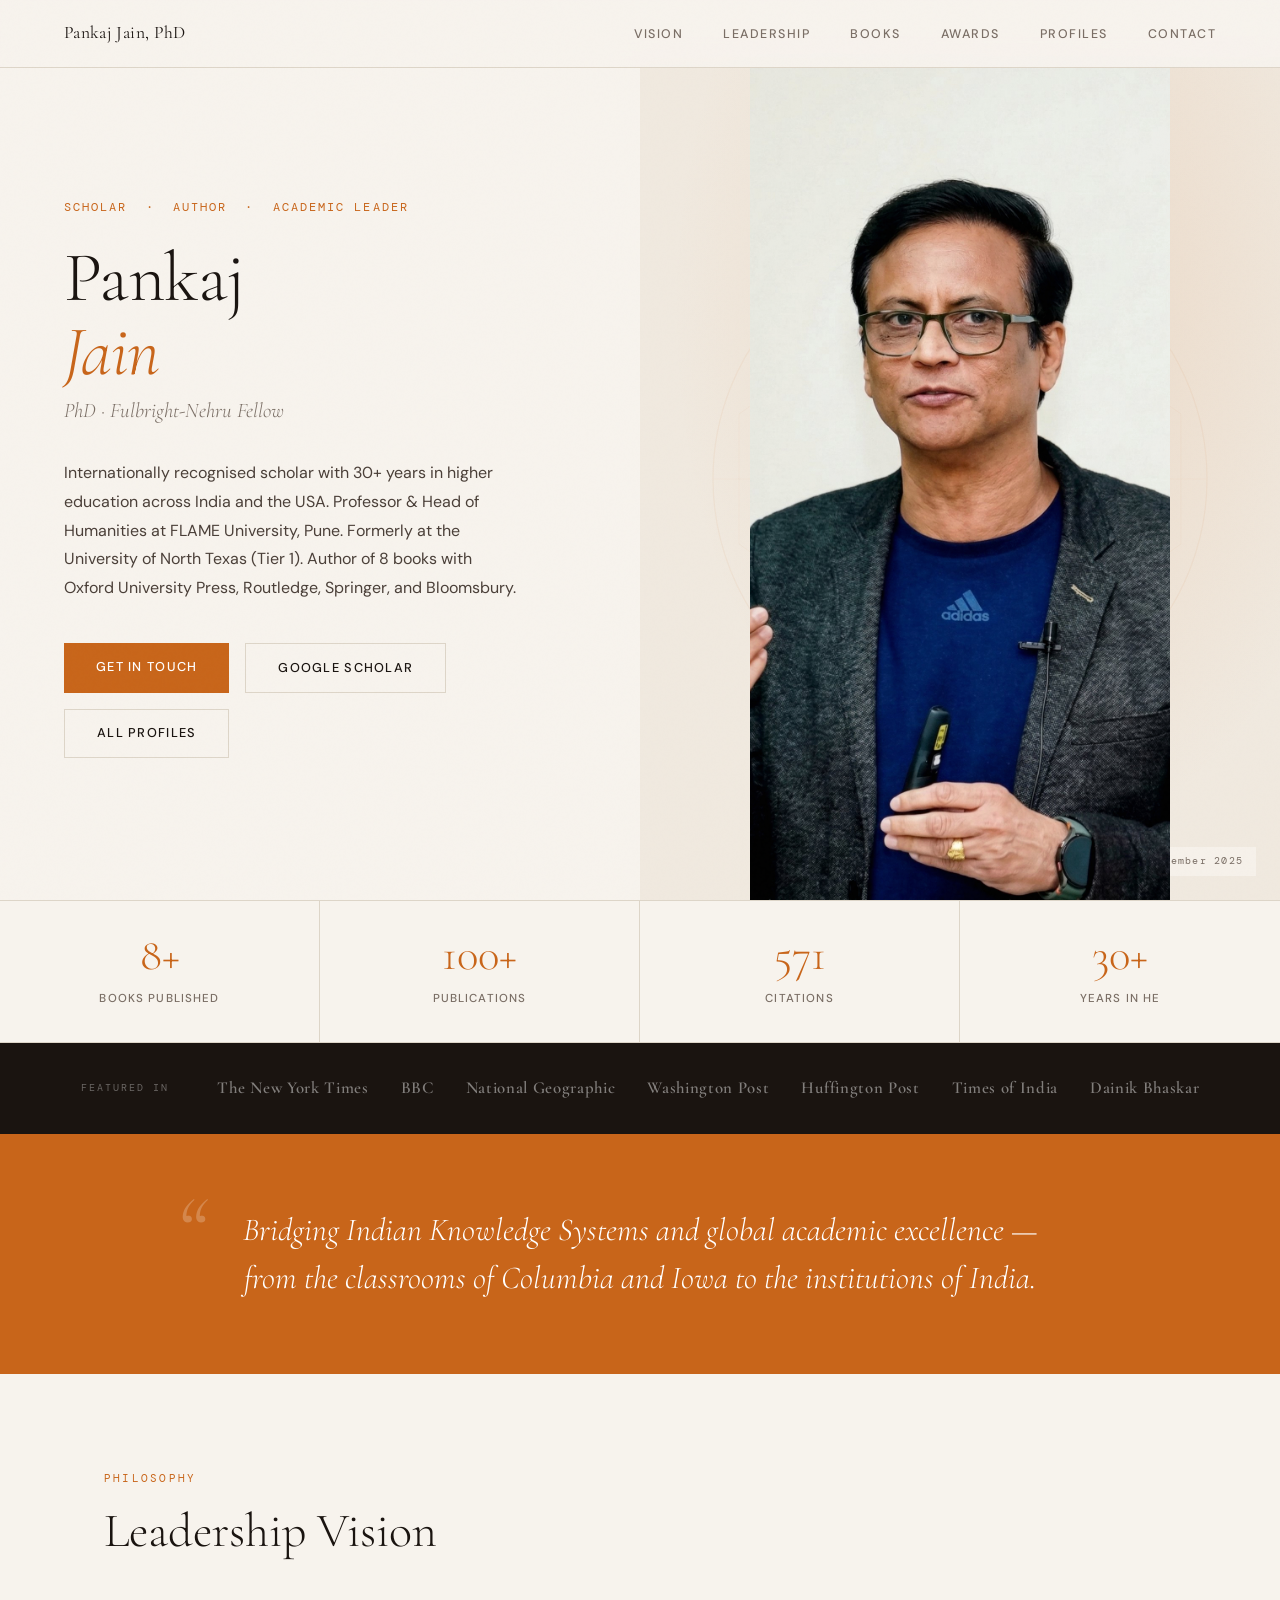
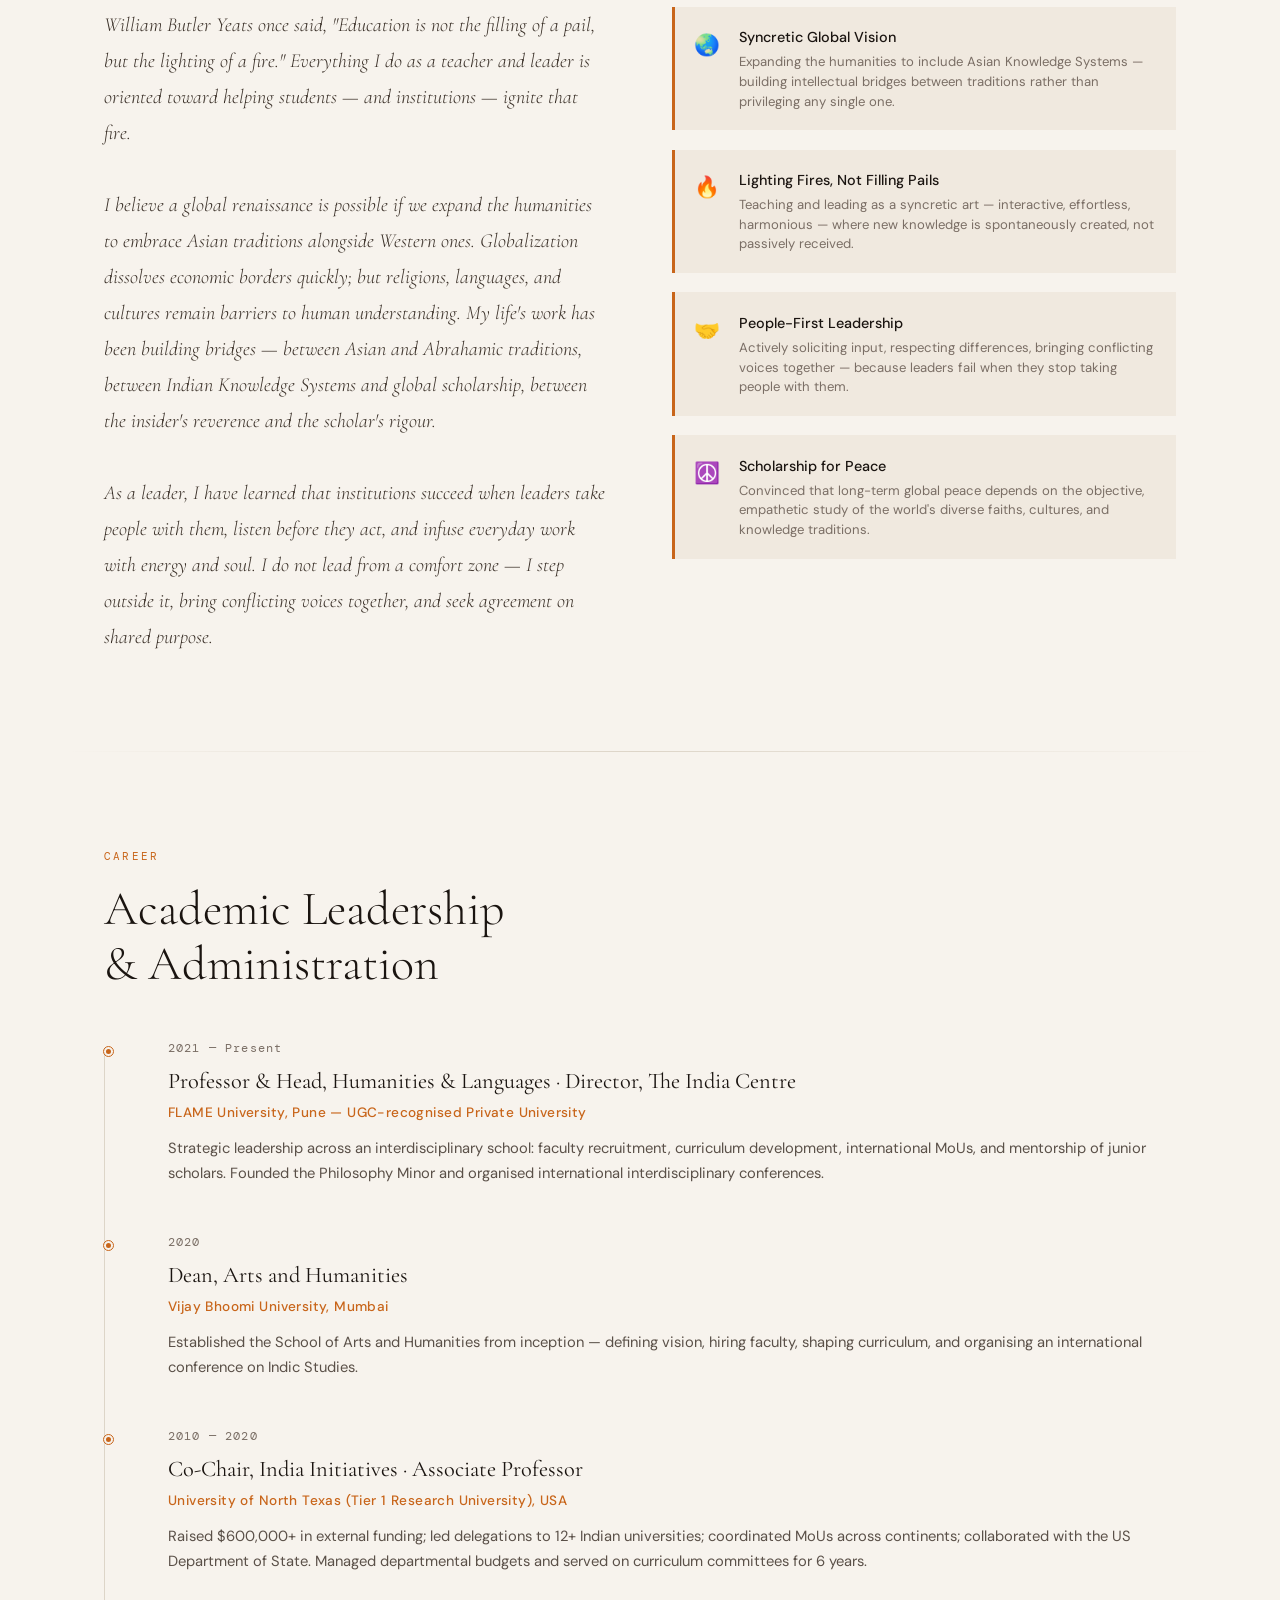
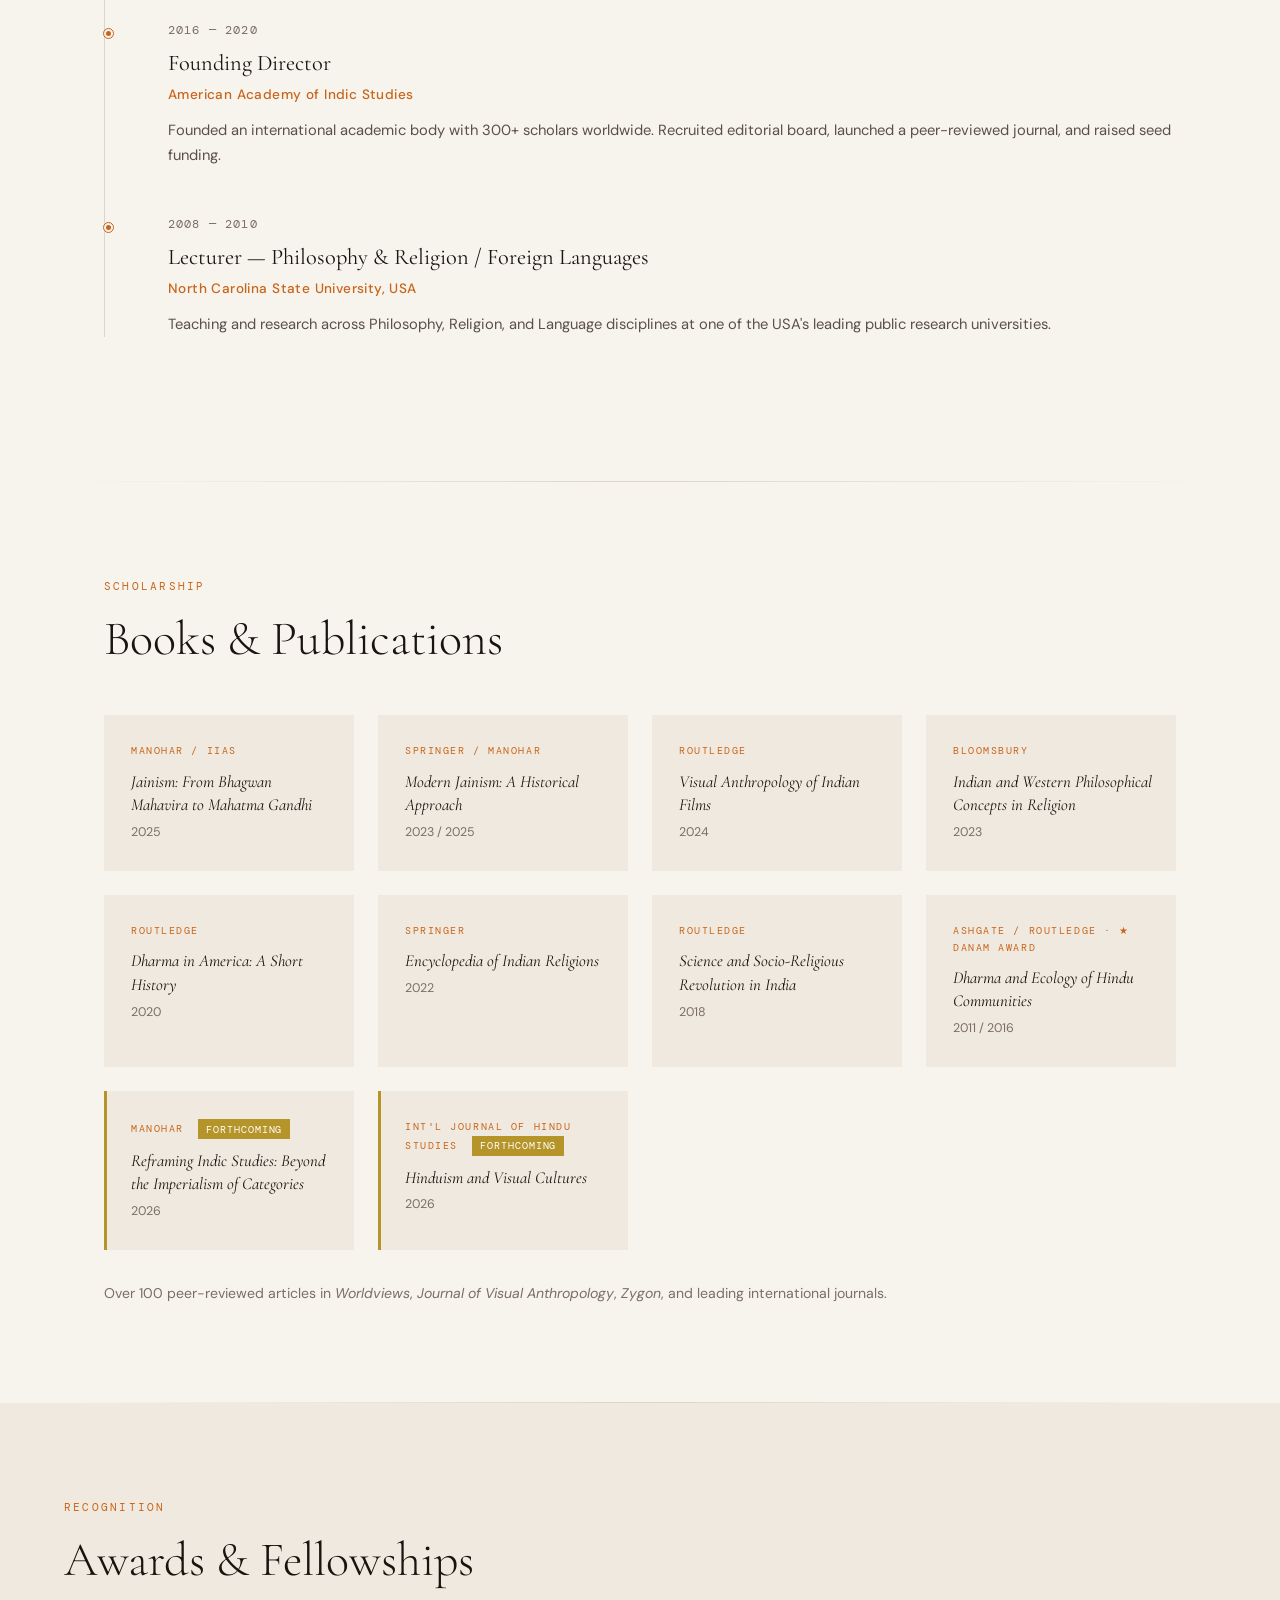
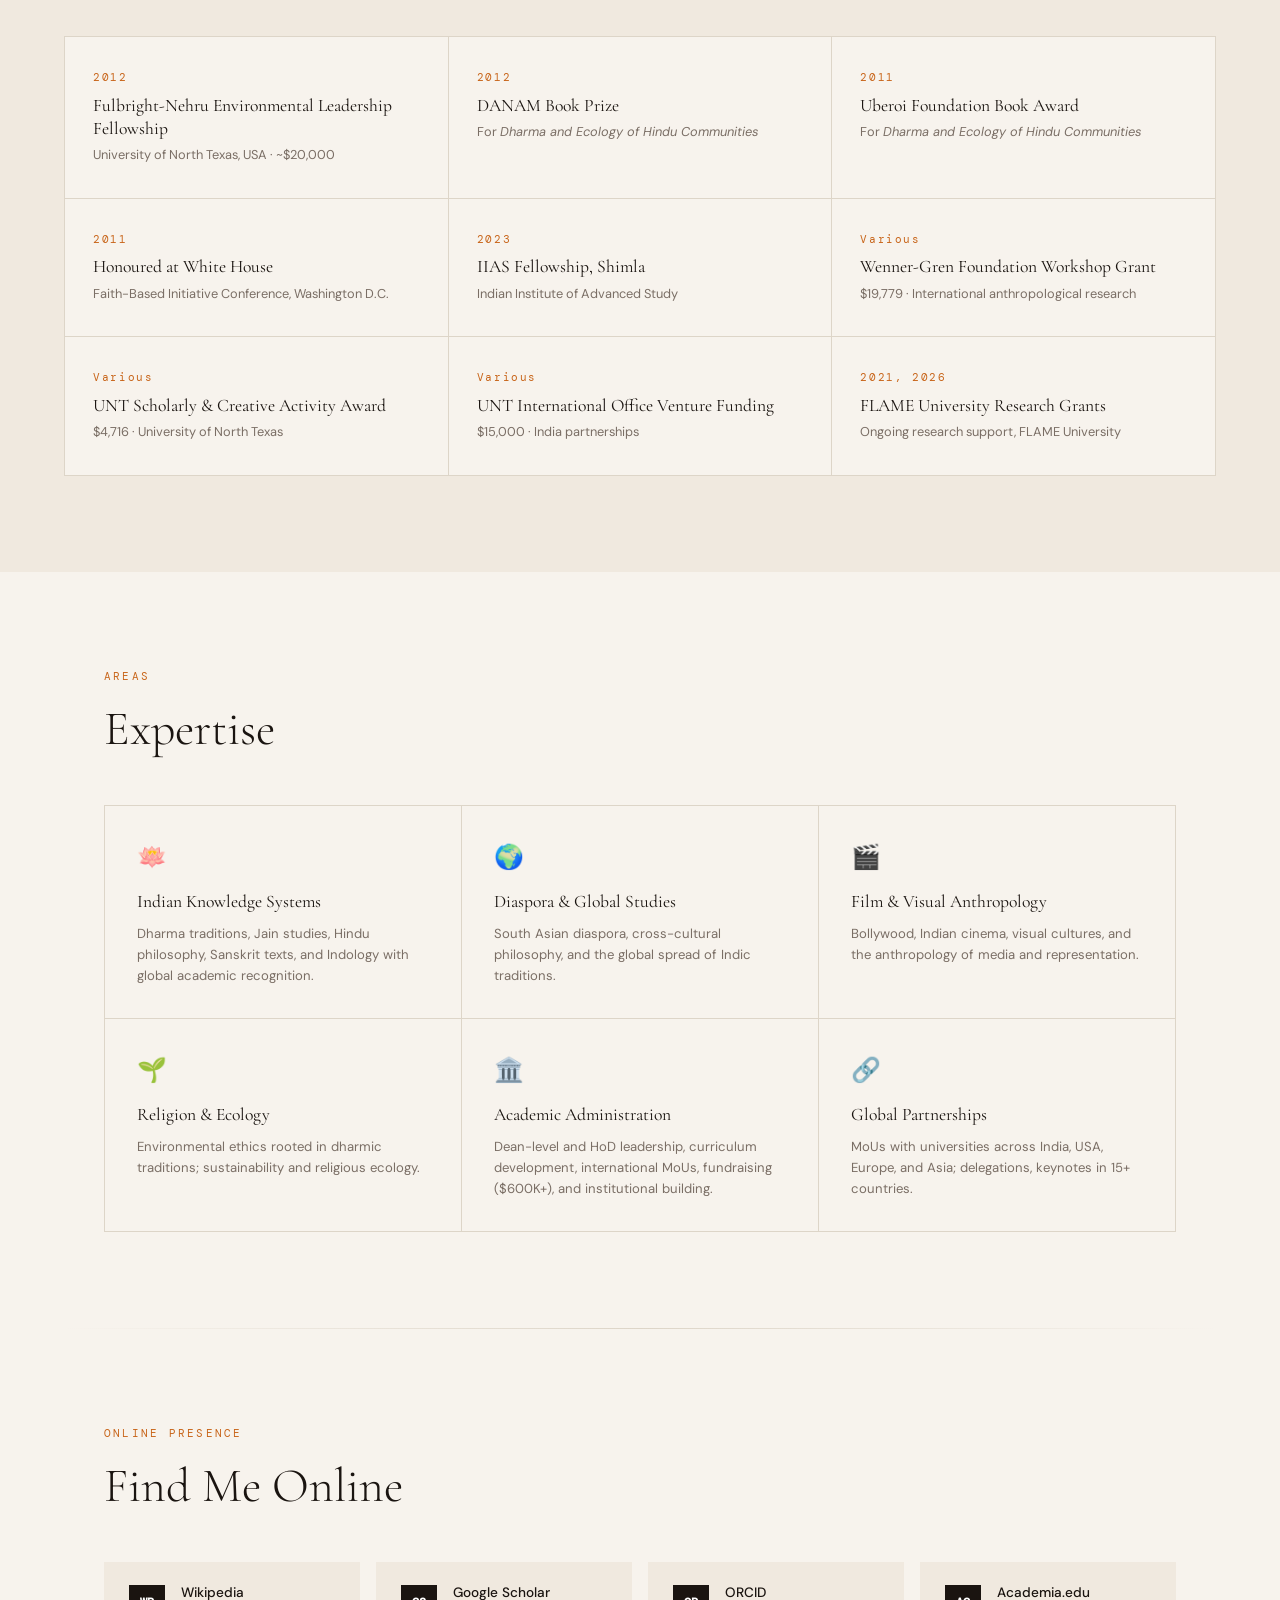
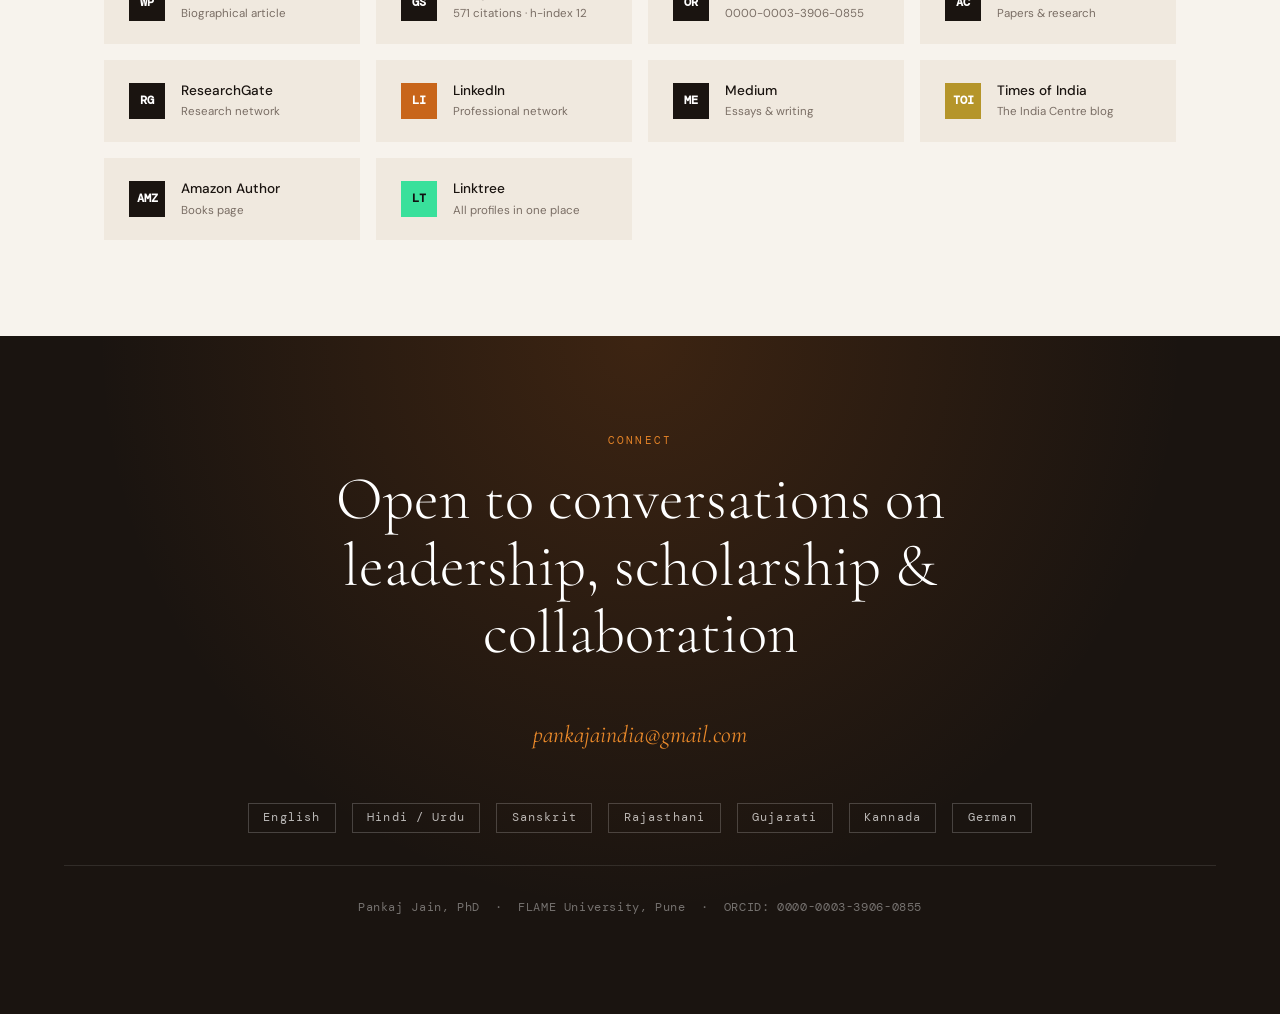
==== index.html @ 45fa74ec "Add files via upload" ====
<!DOCTYPE html>
<html lang="en">
<head>
<meta charset="UTF-8">
<meta name="viewport" content="width=device-width, initial-scale=1.0">
<title>Pankaj Jain, PhD — Scholar · Leader · Author</title>
<link rel="preconnect" href="https://fonts.googleapis.com">
<link href="https://fonts.googleapis.com/css2?family=Cormorant+Garamond:ital,wght@0,300;0,400;0,600;1,300;1,400&family=DM+Sans:wght@300;400;500&family=DM+Mono:wght@300;400&display=swap" rel="stylesheet">
<style>
  :root {
    --ink: #1a1410;
    --cream: #f7f3ed;
    --warm: #f0e9df;
    --saffron: #c8651a;
    --saffron-light: #e8882a;
    --gold: #b5952a;
    --muted: #7a6e65;
    --border: #ddd5c8;
    --serif: 'Cormorant Garamond', Georgia, serif;
    --sans: 'DM Sans', sans-serif;
    --mono: 'DM Mono', monospace;
  }
  *, *::before, *::after { box-sizing: border-box; margin: 0; padding: 0; }
  html { scroll-behavior: smooth; }
  body { background: var(--cream); color: var(--ink); font-family: var(--sans); font-size: 16px; line-height: 1.6; overflow-x: hidden; }
  body::before { content: ''; position: fixed; inset: 0; background-image: url("data:image/svg+xml,%3Csvg viewBox='0 0 256 256' xmlns='http://www.w3.org/2000/svg'%3E%3Cfilter id='noise'%3E%3CfeTurbulence type='fractalNoise' baseFrequency='0.9' numOctaves='4' stitchTiles='stitch'/%3E%3C/filter%3E%3Crect width='100%25' height='100%25' filter='url(%23noise)' opacity='0.035'/%3E%3C/svg%3E"); pointer-events: none; z-index: 1000; opacity: 0.4; }

  /* NAV */
  nav { position: fixed; top: 0; left: 0; right: 0; z-index: 200; display: flex; justify-content: space-between; align-items: center; padding: 1.2rem 4rem; background: rgba(247,243,237,0.93); backdrop-filter: blur(12px); border-bottom: 1px solid var(--border); }
  .nav-brand { font-family: var(--serif); font-size: 1.1rem; font-weight: 400; letter-spacing: 0.02em; color: var(--ink); text-decoration: none; }
  .nav-links { display: flex; gap: 2.5rem; list-style: none; }
  .nav-links a { font-size: 0.78rem; font-weight: 500; letter-spacing: 0.12em; text-transform: uppercase; color: var(--muted); text-decoration: none; transition: color 0.2s; }
  .nav-links a:hover { color: var(--saffron); }
  .nav-hamburger { display: none; flex-direction: column; gap: 5px; cursor: pointer; padding: 4px; background: none; border: none; }
  .nav-hamburger span { display: block; width: 24px; height: 2px; background: var(--ink); transition: all 0.3s; }
  .mobile-menu { display: none; position: fixed; top: 57px; left: 0; right: 0; background: var(--cream); border-bottom: 1px solid var(--border); z-index: 199; padding: 1.5rem 2rem; flex-direction: column; gap: 1.2rem; }
  .mobile-menu.open { display: flex; }
  .mobile-menu a { font-size: 0.85rem; font-weight: 500; letter-spacing: 0.12em; text-transform: uppercase; color: var(--muted); text-decoration: none; }

  /* HERO */
  .hero { min-height: 100vh; display: grid; grid-template-columns: 1fr 1fr; padding-top: 57px; position: relative; overflow: hidden; }
  .hero-left { display: flex; flex-direction: column; justify-content: center; padding: 5rem 4rem; position: relative; z-index: 2; }
  .hero-eyebrow { font-family: var(--mono); font-size: 0.72rem; letter-spacing: 0.18em; text-transform: uppercase; color: var(--saffron); margin-bottom: 1.5rem; opacity: 0; animation: fadeUp 0.8s 0.2s forwards; }
  .hero-name { font-family: var(--serif); font-size: clamp(3.2rem, 5.5vw, 5.5rem); font-weight: 300; line-height: 1.05; letter-spacing: -0.01em; color: var(--ink); margin-bottom: 0.3rem; opacity: 0; animation: fadeUp 0.8s 0.35s forwards; }
  .hero-name em { font-style: italic; color: var(--saffron); }
  .hero-phd { font-family: var(--serif); font-size: 1.3rem; font-weight: 300; font-style: italic; color: var(--muted); margin-bottom: 2rem; opacity: 0; animation: fadeUp 0.8s 0.45s forwards; }
  .hero-bio { font-size: 1rem; line-height: 1.8; color: #4a3f38; max-width: 460px; margin-bottom: 2.5rem; opacity: 0; animation: fadeUp 0.8s 0.55s forwards; }
  .hero-cta { display: flex; gap: 1rem; flex-wrap: wrap; opacity: 0; animation: fadeUp 0.8s 0.65s forwards; }

  /* HERO RIGHT — PHOTO */
  .hero-right { position: relative; display: flex; align-items: flex-end; justify-content: center; background: var(--warm); overflow: hidden; }
  .hero-right::before { content: ''; position: absolute; inset: 0; background: radial-gradient(ellipse at 60% 30%, rgba(200,101,26,0.13) 0%, transparent 65%); }
  .mandala-bg { position: absolute; width: 520px; height: 520px; opacity: 0.055; animation: slowSpin 60s linear infinite; top: 50%; left: 50%; transform: translate(-50%,-50%); }
  .hero-photo-wrap { position: relative; z-index: 2; width: 100%; height: 100%; display: flex; align-items: flex-end; justify-content: center; min-height: 600px; }
  .hero-photo { width: 88%; max-width: 420px; height: 100%; object-fit: cover; object-position: center top; display: block; filter: grayscale(8%) contrast(1.04); opacity: 0; animation: fadeIn 1s 0.7s forwards; }
  .hero-photo-caption { position: absolute; bottom: 1.5rem; right: 1.5rem; font-family: var(--mono); font-size: 0.65rem; letter-spacing: 0.12em; color: var(--muted); background: rgba(247,243,237,0.85); padding: 0.4rem 0.8rem; }

  /* STATS BAR */
  .stats-bar { display: grid; grid-template-columns: repeat(4,1fr); gap: 0; border-top: 1px solid var(--border); border-bottom: 1px solid var(--border); }
  .stat-item { padding: 2rem; text-align: center; border-right: 1px solid var(--border); transition: background 0.2s; }
  .stat-item:last-child { border-right: none; }
  .stat-item:hover { background: var(--warm); }
  .stat-num { font-family: var(--serif); font-size: 2.8rem; font-weight: 300; color: var(--saffron); display: block; line-height: 1; margin-bottom: 0.4rem; }
  .stat-label { font-size: 0.72rem; font-weight: 500; letter-spacing: 0.1em; text-transform: uppercase; color: var(--muted); }

  /* BUTTONS */
  .btn-primary { display: inline-block; padding: 0.85rem 2rem; background: var(--saffron); color: white; font-size: 0.8rem; font-weight: 500; letter-spacing: 0.1em; text-transform: uppercase; text-decoration: none; transition: background 0.2s, transform 0.2s; }
  .btn-primary:hover { background: var(--saffron-light); transform: translateY(-1px); }
  .btn-outline { display: inline-block; padding: 0.85rem 2rem; border: 1px solid var(--border); color: var(--ink); font-size: 0.8rem; font-weight: 500; letter-spacing: 0.1em; text-transform: uppercase; text-decoration: none; transition: border-color 0.2s, color 0.2s; }
  .btn-outline:hover { border-color: var(--saffron); color: var(--saffron); }

  /* MEDIA BAND */
  .media-band { background: var(--ink); padding: 2rem 4rem; display: flex; align-items: center; gap: 3rem; flex-wrap: wrap; justify-content: center; }
  .media-label { font-family: var(--mono); font-size: 0.65rem; letter-spacing: 0.2em; text-transform: uppercase; color: rgba(255,255,255,0.35); flex-shrink: 0; }
  .media-outlets { display: flex; flex-wrap: wrap; gap: 2rem; align-items: center; justify-content: center; }
  .media-outlet { font-family: var(--serif); font-size: 1.05rem; font-weight: 600; color: rgba(255,255,255,0.45); letter-spacing: 0.04em; transition: color 0.2s; white-space: nowrap; }
  .media-outlet:hover { color: var(--saffron-light); }

  /* QUOTE BAND */
  .quote-band { background: var(--saffron); padding: 4.5rem 4rem; text-align: center; position: relative; overflow: hidden; }
  .quote-band blockquote { font-family: var(--serif); font-size: clamp(1.3rem, 2.5vw, 2rem); font-weight: 300; font-style: italic; color: white; max-width: 820px; margin: 0 auto; line-height: 1.5; position: relative; }
  .quote-band blockquote::before { content: '\201C'; font-size: 6rem; line-height: 0; position: absolute; top: 1.5rem; left: -3.5rem; opacity: 0.22; font-family: var(--serif); }

  /* SECTIONS */
  .section-wrap { padding: 6rem 4rem; max-width: 1200px; margin: 0 auto; }
  .section-divider { height: 1px; background: linear-gradient(to right, transparent, var(--border), transparent); margin: 0 4rem; }
  .section-label { font-family: var(--mono); font-size: 0.7rem; letter-spacing: 0.2em; text-transform: uppercase; color: var(--saffron); margin-bottom: 1rem; }
  .section-title { font-family: var(--serif); font-size: clamp(2rem, 4vw, 3rem); font-weight: 300; line-height: 1.15; margin-bottom: 3rem; color: var(--ink); }

  /* VISION */
  .vision-grid { display: grid; grid-template-columns: 1fr 1fr; gap: 4rem; align-items: start; }
  .vision-text { font-family: var(--serif); font-size: 1.25rem; font-weight: 300; line-height: 1.8; color: #3a3028; font-style: italic; }
  .vision-pillars { display: flex; flex-direction: column; gap: 1.2rem; }
  .pillar { display: flex; gap: 1.2rem; align-items: flex-start; padding: 1.2rem; background: var(--warm); border-left: 3px solid var(--saffron); opacity: 0; transform: translateX(20px); transition: opacity 0.5s, transform 0.5s; }
  .pillar.visible { opacity: 1; transform: translateX(0); }
  .pillar-icon { font-size: 1.3rem; flex-shrink: 0; margin-top: 0.1rem; }
  .pillar-name { font-weight: 500; font-size: 0.9rem; margin-bottom: 0.2rem; }
  .pillar-desc { font-size: 0.82rem; color: var(--muted); line-height: 1.5; }

  /* TIMELINE */
  .timeline { position: relative; padding-left: 2rem; }
  .timeline::before { content: ''; position: absolute; left: 0; top: 0.5rem; bottom: 0; width: 1px; background: var(--border); }
  .timeline-item { position: relative; margin-bottom: 3rem; padding-left: 2rem; opacity: 0; transform: translateX(-10px); transition: opacity 0.6s, transform 0.6s; }
  .timeline-item.visible { opacity: 1; transform: translateX(0); }
  .timeline-item::before { content: ''; position: absolute; left: -2rem; top: 0.45rem; width: 9px; height: 9px; border-radius: 50%; background: var(--saffron); border: 2px solid var(--cream); outline: 1px solid var(--saffron); }
  .timeline-date { font-family: var(--mono); font-size: 0.72rem; color: var(--muted); letter-spacing: 0.1em; margin-bottom: 0.3rem; }
  .timeline-role { font-family: var(--serif); font-size: 1.4rem; font-weight: 400; color: var(--ink); margin-bottom: 0.2rem; }
  .timeline-place { font-size: 0.85rem; color: var(--saffron); font-weight: 500; margin-bottom: 0.75rem; letter-spacing: 0.03em; }
  .timeline-desc { font-size: 0.92rem; color: #5a5048; line-height: 1.7; }

  /* AWARDS */
  .awards-section { background: var(--warm); padding: 6rem 4rem; }
  .awards-grid { max-width: 1200px; margin: 0 auto; display: grid; grid-template-columns: repeat(3, 1fr); gap: 1px; background: var(--border); border: 1px solid var(--border); margin-top: 0; }
  .award-card { background: var(--cream); padding: 2rem 1.75rem; transition: background 0.2s; opacity: 0; transform: translateY(12px); transition: opacity 0.5s, transform 0.5s, background 0.2s; }
  .award-card.visible { opacity: 1; transform: translateY(0); }
  .award-card:hover { background: white; }
  .award-year { font-family: var(--mono); font-size: 0.68rem; letter-spacing: 0.15em; color: var(--saffron); margin-bottom: 0.5rem; }
  .award-name { font-family: var(--serif); font-size: 1.1rem; font-weight: 400; color: var(--ink); margin-bottom: 0.3rem; line-height: 1.3; }
  .award-body { font-size: 0.8rem; color: var(--muted); }

  /* BOOKS */
  .books-grid { display: grid; grid-template-columns: repeat(auto-fill, minmax(200px, 1fr)); gap: 1.5rem; }
  .book-card { background: var(--warm); padding: 1.75rem 1.5rem; border-left: 3px solid transparent; opacity: 0; transform: translateY(15px); transition: opacity 0.5s, transform 0.5s, border-color 0.2s; }
  .book-card.visible { opacity: 1; transform: translateY(0); }
  .book-card:hover { border-left-color: var(--saffron); }
  .book-publisher { font-family: var(--mono); font-size: 0.65rem; letter-spacing: 0.15em; text-transform: uppercase; color: var(--saffron); margin-bottom: 0.6rem; }
  .book-title { font-family: var(--serif); font-size: 1.05rem; font-weight: 400; font-style: italic; line-height: 1.4; color: var(--ink); margin-bottom: 0.4rem; }
  .book-year { font-size: 0.78rem; color: var(--muted); }
  .forthcoming-badge { display: inline-block; background: var(--gold); color: white; font-size: 0.6rem; font-family: var(--mono); letter-spacing: 0.1em; padding: 0.15rem 0.5rem; margin-left: 0.4rem; vertical-align: middle; text-transform: uppercase; }

  /* EXPERTISE */
  .expertise-grid { display: grid; grid-template-columns: repeat(3,1fr); gap: 1px; background: var(--border); border: 1px solid var(--border); }
  .expertise-item { background: var(--cream); padding: 2rem; transition: background 0.2s; }
  .expertise-item:hover { background: var(--warm); }
  .expertise-icon { font-size: 1.5rem; margin-bottom: 0.75rem; display: block; }
  .expertise-name { font-family: var(--serif); font-size: 1.1rem; font-weight: 400; color: var(--ink); margin-bottom: 0.4rem; }
  .expertise-desc { font-size: 0.82rem; color: var(--muted); line-height: 1.6; }

  /* PROFILES */
  .profiles-grid { display: grid; grid-template-columns: repeat(auto-fill, minmax(220px, 1fr)); gap: 1rem; }
  .profile-link { display: flex; align-items: center; gap: 1rem; padding: 1.2rem 1.5rem; background: var(--warm); border: 1px solid transparent; text-decoration: none; color: var(--ink); transition: border-color 0.2s, transform 0.2s; }
  .profile-link:hover { border-color: var(--saffron); transform: translateX(4px); }
  .profile-link-icon { width: 36px; height: 36px; background: var(--ink); color: white; display: flex; align-items: center; justify-content: center; font-size: 0.72rem; font-weight: 700; flex-shrink: 0; font-family: var(--mono); }
  .profile-link-text { font-size: 0.85rem; font-weight: 500; }
  .profile-link-sub { font-size: 0.72rem; color: var(--muted); margin-top: 0.1rem; }

  /* CONTACT */
  .contact-section { background: var(--ink); color: white; padding: 6rem 4rem; text-align: center; position: relative; overflow: hidden; }
  .contact-section::before { content: ''; position: absolute; inset: 0; background: radial-gradient(ellipse at 50% 0%, rgba(200,101,26,0.2) 0%, transparent 60%); }
  .contact-section .section-label { color: var(--saffron-light); }
  .contact-title { font-family: var(--serif); font-size: clamp(2rem, 5vw, 3.8rem); font-weight: 300; line-height: 1.1; margin-bottom: 1.5rem; position: relative; color: white; max-width: 700px; margin: 0 auto 1.5rem; }
  .contact-email { font-family: var(--serif); font-size: 1.5rem; font-style: italic; color: var(--saffron-light); text-decoration: none; display: inline-block; margin-bottom: 3rem; position: relative; transition: color 0.2s; }
  .contact-email:hover { color: white; }
  .footer-langs { display: flex; justify-content: center; gap: 1rem; flex-wrap: wrap; margin-bottom: 2rem; }
  .lang-badge { padding: 0.3rem 0.9rem; border: 1px solid rgba(255,255,255,0.2); font-size: 0.72rem; font-family: var(--mono); letter-spacing: 0.1em; color: rgba(255,255,255,0.7); }
  .footer-bottom { border-top: 1px solid rgba(255,255,255,0.1); padding-top: 2rem; font-size: 0.78rem; color: rgba(255,255,255,0.4); font-family: var(--mono); letter-spacing: 0.05em; }

  /* ANIMATIONS */
  @keyframes fadeUp { from { opacity:0; transform:translateY(20px); } to { opacity:1; transform:translateY(0); } }
  @keyframes fadeIn { from { opacity:0; } to { opacity:1; } }
  @keyframes slowSpin { from { transform:translate(-50%,-50%) rotate(0deg); } to { transform:translate(-50%,-50%) rotate(360deg); } }

  /* RESPONSIVE */
  @media (max-width: 900px) {
    nav { padding: 1rem 1.5rem; }
    .nav-links { display: none; }
    .nav-hamburger { display: flex; }
    .hero { grid-template-columns: 1fr; }
    .hero-right { min-height: 450px; }
    .hero-left { padding: 4rem 1.5rem 2rem; }
    .section-wrap { padding: 4rem 1.5rem; }
    .awards-section { padding: 4rem 1.5rem; }
    .awards-grid { grid-template-columns: 1fr 1fr; }
    .expertise-grid { grid-template-columns: 1fr 1fr; }
    .vision-grid { grid-template-columns: 1fr; gap: 2rem; }
    .media-band { padding: 2rem 1.5rem; gap: 1.5rem; }
    .quote-band { padding: 3rem 1.5rem; }
    .quote-band blockquote::before { display: none; }
    .contact-section { padding: 4rem 1.5rem; }
    .stats-bar { grid-template-columns: repeat(2,1fr); }
  }
  @media (max-width: 600px) {
    .awards-grid { grid-template-columns: 1fr; }
    .expertise-grid { grid-template-columns: 1fr; }
    .stats-bar { grid-template-columns: repeat(2,1fr); }
  }
</style>
</head>
<body>

<!-- NAV -->
<nav>
  <a href="#" class="nav-brand">Pankaj Jain, PhD</a>
  <ul class="nav-links">
    <li><a href="#vision">Vision</a></li>
    <li><a href="#leadership">Leadership</a></li>
    <li><a href="#books">Books</a></li>
    <li><a href="#awards">Awards</a></li>
    <li><a href="#profiles">Profiles</a></li>
    <li><a href="#contact">Contact</a></li>
  </ul>
  <button class="nav-hamburger" onclick="toggleMenu()" aria-label="Menu">
    <span></span><span></span><span></span>
  </button>
</nav>
<div class="mobile-menu" id="mobileMenu">
  <a href="#vision" onclick="closeMenu()">Vision</a>
  <a href="#leadership" onclick="closeMenu()">Leadership</a>
  <a href="#books" onclick="closeMenu()">Books</a>
  <a href="#awards" onclick="closeMenu()">Awards</a>
  <a href="#profiles" onclick="closeMenu()">Profiles</a>
  <a href="#contact" onclick="closeMenu()">Contact</a>
</div>

<!-- HERO -->
<div class="hero">
  <div class="hero-left">
    <p class="hero-eyebrow">Scholar &nbsp;·&nbsp; Author &nbsp;·&nbsp; Academic Leader</p>
    <h1 class="hero-name">Pankaj<br><em>Jain</em></h1>
    <p class="hero-phd">PhD · Fulbright-Nehru Fellow</p>
    <p class="hero-bio">Internationally recognised scholar with 30+ years in higher education across India and the USA. Professor &amp; Head of Humanities at FLAME University, Pune. Formerly at the University of North Texas (Tier 1). Author of 8 books with Oxford University Press, Routledge, Springer, and Bloomsbury.</p>
    <div class="hero-cta">
      <a href="mailto:pankajaindia@gmail.com" class="btn-primary">Get in Touch</a>
      <a href="https://scholar.google.com/citations?user=nJ0N7xoAAAAJ" target="_blank" class="btn-outline">Google Scholar</a>
      <a href="https://linktr.ee/ProfPankajJain" target="_blank" class="btn-outline">All Profiles</a>
    </div>
  </div>
  <div class="hero-right">
    <svg class="mandala-bg" viewBox="0 0 400 400" fill="none" xmlns="http://www.w3.org/2000/svg">
      <circle cx="200" cy="200" r="190" stroke="#c8651a" stroke-width="1"/>
      <circle cx="200" cy="200" r="150" stroke="#c8651a" stroke-width="0.5"/>
      <circle cx="200" cy="200" r="110" stroke="#c8651a" stroke-width="1"/>
      <circle cx="200" cy="200" r="70" stroke="#c8651a" stroke-width="0.5"/>
      <circle cx="200" cy="200" r="30" stroke="#c8651a" stroke-width="1"/>
      <line x1="200" y1="10" x2="200" y2="390" stroke="#c8651a" stroke-width="0.5"/>
      <line x1="10" y1="200" x2="390" y2="200" stroke="#c8651a" stroke-width="0.5"/>
      <line x1="65" y1="65" x2="335" y2="335" stroke="#c8651a" stroke-width="0.5"/>
      <line x1="335" y1="65" x2="65" y2="335" stroke="#c8651a" stroke-width="0.5"/>
      <polygon points="200,30 370,150 370,250 200,370 30,250 30,150" stroke="#c8651a" stroke-width="0.5" fill="none"/>
    </svg>
    <div class="hero-photo-wrap">
      <img class="hero-photo" src="[data-uri]" alt="Prof Pankaj Jain speaking at a conference, Odisha, December 2025">
    </div>
    <div class="hero-photo-caption">Odisha, December 2025</div>
  </div>
</div>

<!-- STATS BAR -->
<div class="stats-bar">
  <div class="stat-item"><span class="stat-num">8+</span><span class="stat-label">Books Published</span></div>
  <div class="stat-item"><span class="stat-num">100+</span><span class="stat-label">Publications</span></div>
  <div class="stat-item"><span class="stat-num">571</span><span class="stat-label">Citations</span></div>
  <div class="stat-item"><span class="stat-num">30+</span><span class="stat-label">Years in HE</span></div>
</div>

<!-- MEDIA BAND -->
<div class="media-band">
  <span class="media-label">Featured in</span>
  <div class="media-outlets">
    <span class="media-outlet">The New York Times</span>
    <span class="media-outlet">BBC</span>
    <span class="media-outlet">National Geographic</span>
    <span class="media-outlet">Washington Post</span>
    <span class="media-outlet">Huffington Post</span>
    <span class="media-outlet">Times of India</span>
    <span class="media-outlet">Dainik Bhaskar</span>
  </div>
</div>

<!-- QUOTE BAND -->
<div class="quote-band">
  <blockquote>Bridging Indian Knowledge Systems and global academic excellence — from the classrooms of Columbia and Iowa to the institutions of India.</blockquote>
</div>

<!-- VISION -->
<div class="section-wrap" id="vision">
  <p class="section-label">Philosophy</p>
  <h2 class="section-title">Leadership Vision</h2>
  <div class="vision-grid">
    <div class="vision-text">
      William Butler Yeats once said, "Education is not the filling of a pail, but the lighting of a fire." Everything I do as a teacher and leader is oriented toward helping students — and institutions — ignite that fire.<br><br>
      I believe a global renaissance is possible if we expand the humanities to embrace Asian traditions alongside Western ones. Globalization dissolves economic borders quickly; but religions, languages, and cultures remain barriers to human understanding. My life's work has been building bridges — between Asian and Abrahamic traditions, between Indian Knowledge Systems and global scholarship, between the insider's reverence and the scholar's rigour.<br><br>
      As a leader, I have learned that institutions succeed when leaders take people with them, listen before they act, and infuse everyday work with energy and soul. I do not lead from a comfort zone — I step outside it, bring conflicting voices together, and seek agreement on shared purpose.
    </div>
    <div class="vision-pillars">
      <div class="pillar">
        <span class="pillar-icon">🌏</span>
        <div><p class="pillar-name">Syncretic Global Vision</p><p class="pillar-desc">Expanding the humanities to include Asian Knowledge Systems — building intellectual bridges between traditions rather than privileging any single one.</p></div>
      </div>
      <div class="pillar">
        <span class="pillar-icon">🔥</span>
        <div><p class="pillar-name">Lighting Fires, Not Filling Pails</p><p class="pillar-desc">Teaching and leading as a syncretic art — interactive, effortless, harmonious — where new knowledge is spontaneously created, not passively received.</p></div>
      </div>
      <div class="pillar">
        <span class="pillar-icon">🤝</span>
        <div><p class="pillar-name">People-First Leadership</p><p class="pillar-desc">Actively soliciting input, respecting differences, bringing conflicting voices together — because leaders fail when they stop taking people with them.</p></div>
      </div>
      <div class="pillar">
        <span class="pillar-icon">☮️</span>
        <div><p class="pillar-name">Scholarship for Peace</p><p class="pillar-desc">Convinced that long-term global peace depends on the objective, empathetic study of the world's diverse faiths, cultures, and knowledge traditions.</p></div>
      </div>
    </div>
  </div>
</div>

<div class="section-divider"></div>

<!-- LEADERSHIP -->
<div class="section-wrap" id="leadership">
  <p class="section-label">Career</p>
  <h2 class="section-title">Academic Leadership<br>&amp; Administration</h2>
  <div class="timeline">
    <div class="timeline-item">
      <p class="timeline-date">2021 — Present</p>
      <h3 class="timeline-role">Professor &amp; Head, Humanities &amp; Languages · Director, The India Centre</h3>
      <p class="timeline-place">FLAME University, Pune — UGC-recognised Private University</p>
      <p class="timeline-desc">Strategic leadership across an interdisciplinary school: faculty recruitment, curriculum development, international MoUs, and mentorship of junior scholars. Founded the Philosophy Minor and organised international interdisciplinary conferences.</p>
    </div>
    <div class="timeline-item">
      <p class="timeline-date">2020</p>
      <h3 class="timeline-role">Dean, Arts and Humanities</h3>
      <p class="timeline-place">Vijay Bhoomi University, Mumbai</p>
      <p class="timeline-desc">Established the School of Arts and Humanities from inception — defining vision, hiring faculty, shaping curriculum, and organising an international conference on Indic Studies.</p>
    </div>
    <div class="timeline-item">
      <p class="timeline-date">2010 — 2020</p>
      <h3 class="timeline-role">Co-Chair, India Initiatives · Associate Professor</h3>
      <p class="timeline-place">University of North Texas (Tier 1 Research University), USA</p>
      <p class="timeline-desc">Raised $600,000+ in external funding; led delegations to 12+ Indian universities; coordinated MoUs across continents; collaborated with the US Department of State. Managed departmental budgets and served on curriculum committees for 6 years.</p>
    </div>
    <div class="timeline-item">
      <p class="timeline-date">2016 — 2020</p>
      <h3 class="timeline-role">Founding Director</h3>
      <p class="timeline-place">American Academy of Indic Studies</p>
      <p class="timeline-desc">Founded an international academic body with 300+ scholars worldwide. Recruited editorial board, launched a peer-reviewed journal, and raised seed funding.</p>
    </div>
    <div class="timeline-item">
      <p class="timeline-date">2008 — 2010</p>
      <h3 class="timeline-role">Lecturer — Philosophy &amp; Religion / Foreign Languages</h3>
      <p class="timeline-place">North Carolina State University, USA</p>
      <p class="timeline-desc">Teaching and research across Philosophy, Religion, and Language disciplines at one of the USA's leading public research universities.</p>
    </div>
  </div>
</div>

<div class="section-divider"></div>

<!-- BOOKS -->
<div class="section-wrap" id="books">
  <p class="section-label">Scholarship</p>
  <h2 class="section-title">Books &amp; Publications</h2>
  <div class="books-grid">
    <div class="book-card">
      <p class="book-publisher">Manohar / IIAS</p>
      <p class="book-title">Jainism: From Bhagwan Mahavira to Mahatma Gandhi</p>
      <p class="book-year">2025</p>
    </div>
    <div class="book-card">
      <p class="book-publisher">Springer / Manohar</p>
      <p class="book-title">Modern Jainism: A Historical Approach</p>
      <p class="book-year">2023 / 2025</p>
    </div>
    <div class="book-card">
      <p class="book-publisher">Routledge</p>
      <p class="book-title">Visual Anthropology of Indian Films</p>
      <p class="book-year">2024</p>
    </div>
    <div class="book-card">
      <p class="book-publisher">Bloomsbury</p>
      <p class="book-title">Indian and Western Philosophical Concepts in Religion</p>
      <p class="book-year">2023</p>
    </div>
    <div class="book-card">
      <p class="book-publisher">Routledge</p>
      <p class="book-title">Dharma in America: A Short History</p>
      <p class="book-year">2020</p>
    </div>
    <div class="book-card">
      <p class="book-publisher">Springer</p>
      <p class="book-title">Encyclopedia of Indian Religions</p>
      <p class="book-year">2022</p>
    </div>
    <div class="book-card">
      <p class="book-publisher">Routledge</p>
      <p class="book-title">Science and Socio-Religious Revolution in India</p>
      <p class="book-year">2018</p>
    </div>
    <div class="book-card">
      <p class="book-publisher">Ashgate / Routledge · ★ DANAM Award</p>
      <p class="book-title">Dharma and Ecology of Hindu Communities</p>
      <p class="book-year">2011 / 2016</p>
    </div>
    <div class="book-card" style="border-left-color: var(--gold);">
      <p class="book-publisher">Manohar <span class="forthcoming-badge">Forthcoming</span></p>
      <p class="book-title">Reframing Indic Studies: Beyond the Imperialism of Categories</p>
      <p class="book-year">2026</p>
    </div>
    <div class="book-card" style="border-left-color: var(--gold);">
      <p class="book-publisher">Int'l Journal of Hindu Studies <span class="forthcoming-badge">Forthcoming</span></p>
      <p class="book-title">Hinduism and Visual Cultures</p>
      <p class="book-year">2026</p>
    </div>
  </div>
  <p style="font-size:0.88rem; color:var(--muted); margin-top:2rem; line-height:1.7;">Over 100 peer-reviewed articles in <em>Worldviews</em>, <em>Journal of Visual Anthropology</em>, <em>Zygon</em>, and leading international journals.</p>
</div>

<div class="section-divider"></div>

<!-- AWARDS -->
<div class="awards-section" id="awards">
  <div style="max-width:1200px; margin:0 auto;">
    <p class="section-label">Recognition</p>
    <h2 class="section-title">Awards &amp; Fellowships</h2>
  </div>
  <div class="awards-grid">
    <div class="award-card">
      <p class="award-year">2012</p>
      <p class="award-name">Fulbright-Nehru Environmental Leadership Fellowship</p>
      <p class="award-body">University of North Texas, USA · ~$20,000</p>
    </div>
    <div class="award-card">
      <p class="award-year">2012</p>
      <p class="award-name">DANAM Book Prize</p>
      <p class="award-body">For <em>Dharma and Ecology of Hindu Communities</em></p>
    </div>
    <div class="award-card">
      <p class="award-year">2011</p>
      <p class="award-name">Uberoi Foundation Book Award</p>
      <p class="award-body">For <em>Dharma and Ecology of Hindu Communities</em></p>
    </div>
    <div class="award-card">
      <p class="award-year">2011</p>
      <p class="award-name">Honoured at White House</p>
      <p class="award-body">Faith-Based Initiative Conference, Washington D.C.</p>
    </div>
    <div class="award-card">
      <p class="award-year">2023</p>
      <p class="award-name">IIAS Fellowship, Shimla</p>
      <p class="award-body">Indian Institute of Advanced Study</p>
    </div>
    <div class="award-card">
      <p class="award-year">Various</p>
      <p class="award-name">Wenner-Gren Foundation Workshop Grant</p>
      <p class="award-body">$19,779 · International anthropological research</p>
    </div>
    <div class="award-card">
      <p class="award-year">Various</p>
      <p class="award-name">UNT Scholarly &amp; Creative Activity Award</p>
      <p class="award-body">$4,716 · University of North Texas</p>
    </div>
    <div class="award-card">
      <p class="award-year">Various</p>
      <p class="award-name">UNT International Office Venture Funding</p>
      <p class="award-body">$15,000 · India partnerships</p>
    </div>
    <div class="award-card">
      <p class="award-year">2021, 2026</p>
      <p class="award-name">FLAME University Research Grants</p>
      <p class="award-body">Ongoing research support, FLAME University</p>
    </div>
  </div>
</div>

<!-- EXPERTISE -->
<div class="section-wrap" id="expertise">
  <p class="section-label">Areas</p>
  <h2 class="section-title">Expertise</h2>
  <div class="expertise-grid">
    <div class="expertise-item"><span class="expertise-icon">🪷</span><p class="expertise-name">Indian Knowledge Systems</p><p class="expertise-desc">Dharma traditions, Jain studies, Hindu philosophy, Sanskrit texts, and Indology with global academic recognition.</p></div>
    <div class="expertise-item"><span class="expertise-icon">🌍</span><p class="expertise-name">Diaspora &amp; Global Studies</p><p class="expertise-desc">South Asian diaspora, cross-cultural philosophy, and the global spread of Indic traditions.</p></div>
    <div class="expertise-item"><span class="expertise-icon">🎬</span><p class="expertise-name">Film &amp; Visual Anthropology</p><p class="expertise-desc">Bollywood, Indian cinema, visual cultures, and the anthropology of media and representation.</p></div>
    <div class="expertise-item"><span class="expertise-icon">🌱</span><p class="expertise-name">Religion &amp; Ecology</p><p class="expertise-desc">Environmental ethics rooted in dharmic traditions; sustainability and religious ecology.</p></div>
    <div class="expertise-item"><span class="expertise-icon">🏛️</span><p class="expertise-name">Academic Administration</p><p class="expertise-desc">Dean-level and HoD leadership, curriculum development, international MoUs, fundraising ($600K+), and institutional building.</p></div>
    <div class="expertise-item"><span class="expertise-icon">🔗</span><p class="expertise-name">Global Partnerships</p><p class="expertise-desc">MoUs with universities across India, USA, Europe, and Asia; delegations, keynotes in 15+ countries.</p></div>
  </div>
</div>

<div class="section-divider"></div>

<!-- PROFILES -->
<div class="section-wrap" id="profiles">
  <p class="section-label">Online Presence</p>
  <h2 class="section-title">Find Me Online</h2>
  <div class="profiles-grid">
    <a class="profile-link" href="https://en.wikipedia.org/wiki/Pankaj_Jain" target="_blank"><div class="profile-link-icon">WP</div><div><p class="profile-link-text">Wikipedia</p><p class="profile-link-sub">Biographical article</p></div></a>
    <a class="profile-link" href="https://scholar.google.com/citations?user=nJ0N7xoAAAAJ" target="_blank"><div class="profile-link-icon">GS</div><div><p class="profile-link-text">Google Scholar</p><p class="profile-link-sub">571 citations · h-index 12</p></div></a>
    <a class="profile-link" href="https://orcid.org/0000-0003-3906-0855" target="_blank"><div class="profile-link-icon">OR</div><div><p class="profile-link-text">ORCID</p><p class="profile-link-sub">0000-0003-3906-0855</p></div></a>
    <a class="profile-link" href="https://flame.academia.edu/PankajJain" target="_blank"><div class="profile-link-icon">AC</div><div><p class="profile-link-text">Academia.edu</p><p class="profile-link-sub">Papers &amp; research</p></div></a>
    <a class="profile-link" href="https://www.researchgate.net/profile/Pankaj_Jain23" target="_blank"><div class="profile-link-icon">RG</div><div><p class="profile-link-text">ResearchGate</p><p class="profile-link-sub">Research network</p></div></a>
    <a class="profile-link" href="https://www.linkedin.com/in/ProfPankajJain" target="_blank"><div class="profile-link-icon" style="background:var(--saffron)">LI</div><div><p class="profile-link-text">LinkedIn</p><p class="profile-link-sub">Professional network</p></div></a>
    <a class="profile-link" href="https://medium.com/@profpankajjain" target="_blank"><div class="profile-link-icon">ME</div><div><p class="profile-link-text">Medium</p><p class="profile-link-sub">Essays &amp; writing</p></div></a>
    <a class="profile-link" href="https://timesofindia.indiatimes.com/blogs/the-india-centre/" target="_blank"><div class="profile-link-icon" style="background:var(--gold)">TOI</div><div><p class="profile-link-text">Times of India</p><p class="profile-link-sub">The India Centre blog</p></div></a>
    <a class="profile-link" href="https://www.amazon.in/Pankaj-Jain/e/B004UHPYKA" target="_blank"><div class="profile-link-icon">AMZ</div><div><p class="profile-link-text">Amazon Author</p><p class="profile-link-sub">Books page</p></div></a>
    <a class="profile-link" href="https://linktr.ee/ProfPankajJain" target="_blank"><div class="profile-link-icon" style="background:#39e09b;color:#111">LT</div><div><p class="profile-link-text">Linktree</p><p class="profile-link-sub">All profiles in one place</p></div></a>
  </div>
</div>

<!-- CONTACT -->
<div class="contact-section" id="contact">
  <p class="section-label">Connect</p>
  <h2 class="contact-title">Open to conversations on leadership, scholarship &amp; collaboration</h2>
  <br>
  <a href="mailto:pankajaindia@gmail.com" class="contact-email">pankajaindia@gmail.com</a>
  <div class="footer-langs">
    <span class="lang-badge">English</span>
    <span class="lang-badge">Hindi / Urdu</span>
    <span class="lang-badge">Sanskrit</span>
    <span class="lang-badge">Rajasthani</span>
    <span class="lang-badge">Gujarati</span>
    <span class="lang-badge">Kannada</span>
    <span class="lang-badge">German</span>
  </div>
  <div class="footer-bottom">Pankaj Jain, PhD &nbsp;·&nbsp; FLAME University, Pune &nbsp;·&nbsp; ORCID: 0000-0003-3906-0855</div>
</div>

<script>
  function toggleMenu() { document.getElementById('mobileMenu').classList.toggle('open'); }
  function closeMenu() { document.getElementById('mobileMenu').classList.remove('open'); }
  const observer = new IntersectionObserver((entries) => {
    entries.forEach(entry => { if (entry.isIntersecting) entry.target.classList.add('visible'); });
  }, { threshold: 0.1 });
  document.querySelectorAll('.timeline-item, .book-card, .award-card, .pillar').forEach(el => observer.observe(el));
  document.querySelectorAll('.book-card').forEach((c,i) => c.style.transitionDelay = `${i*0.06}s`);
  document.querySelectorAll('.award-card').forEach((c,i) => c.style.transitionDelay = `${i*0.07}s`);
  document.querySelectorAll('.pillar').forEach((c,i) => c.style.transitionDelay = `${i*0.1}s`);
</script>
</body>
</html>
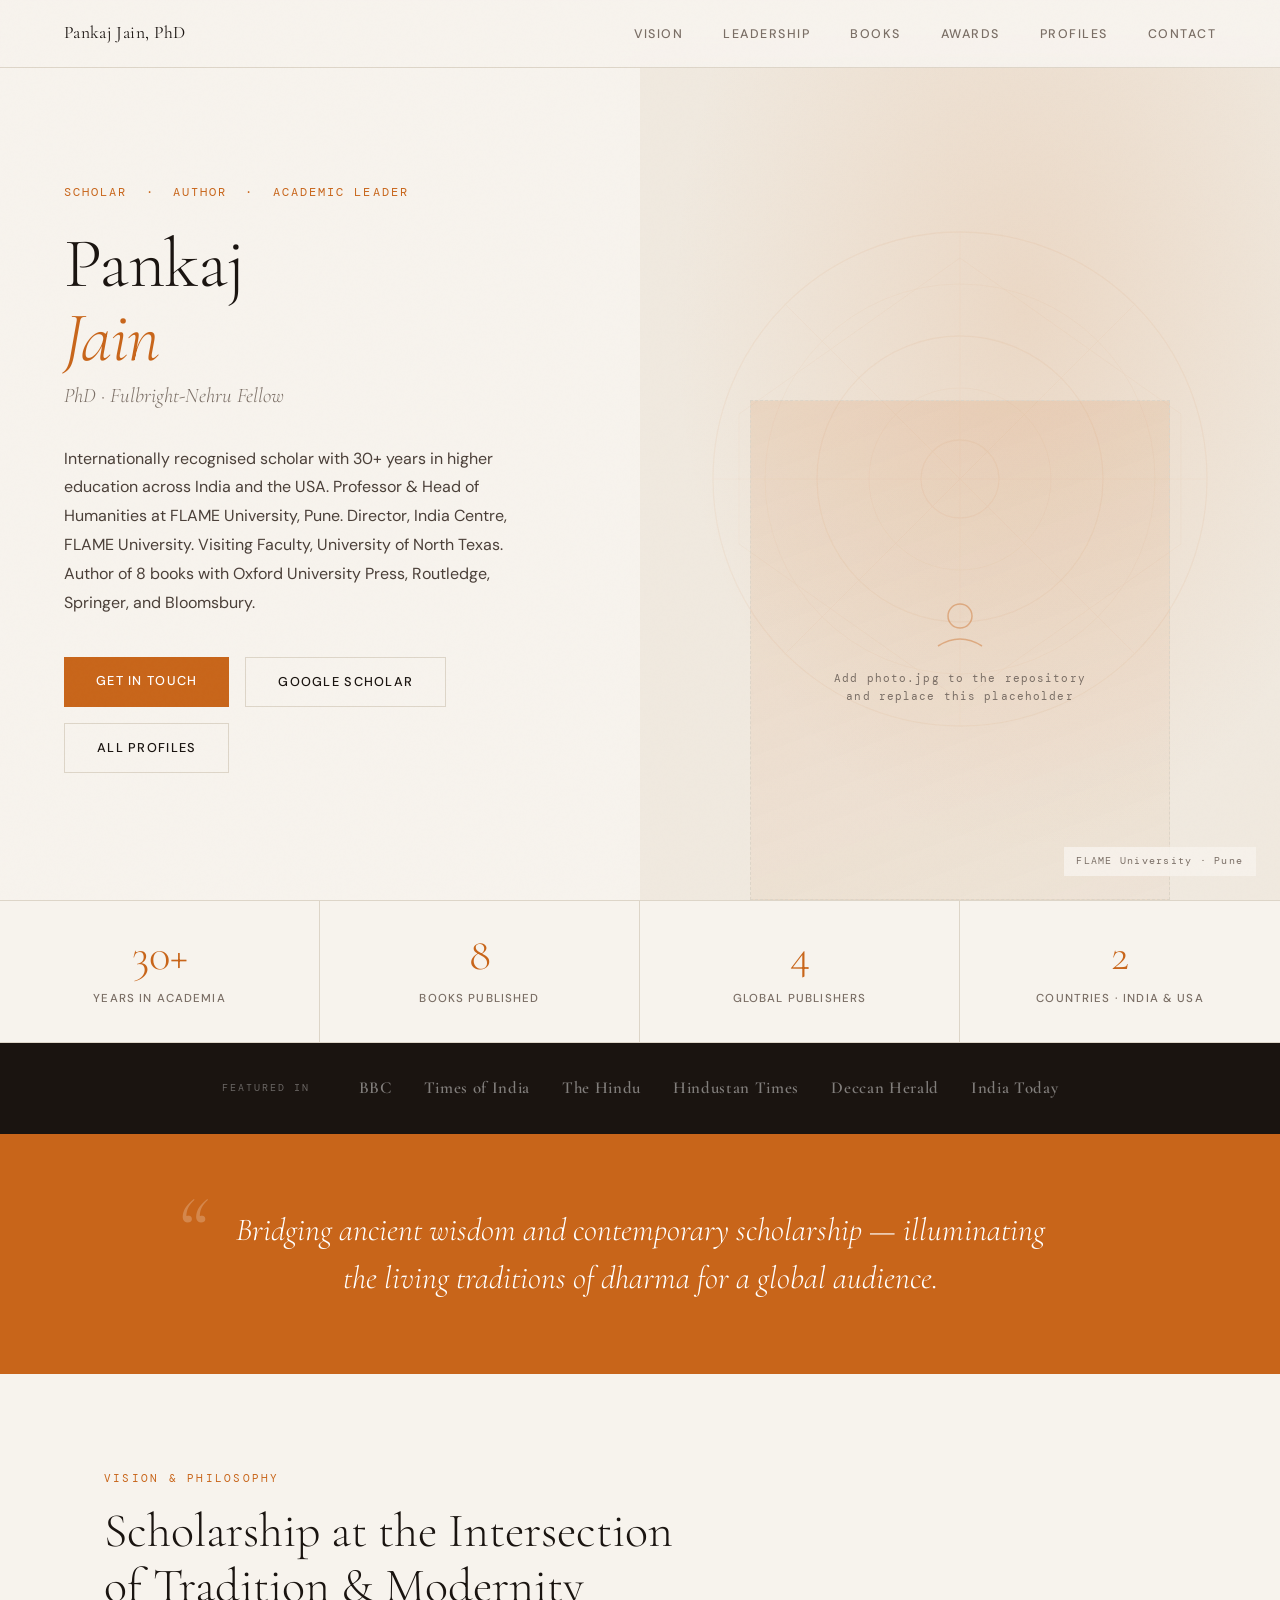
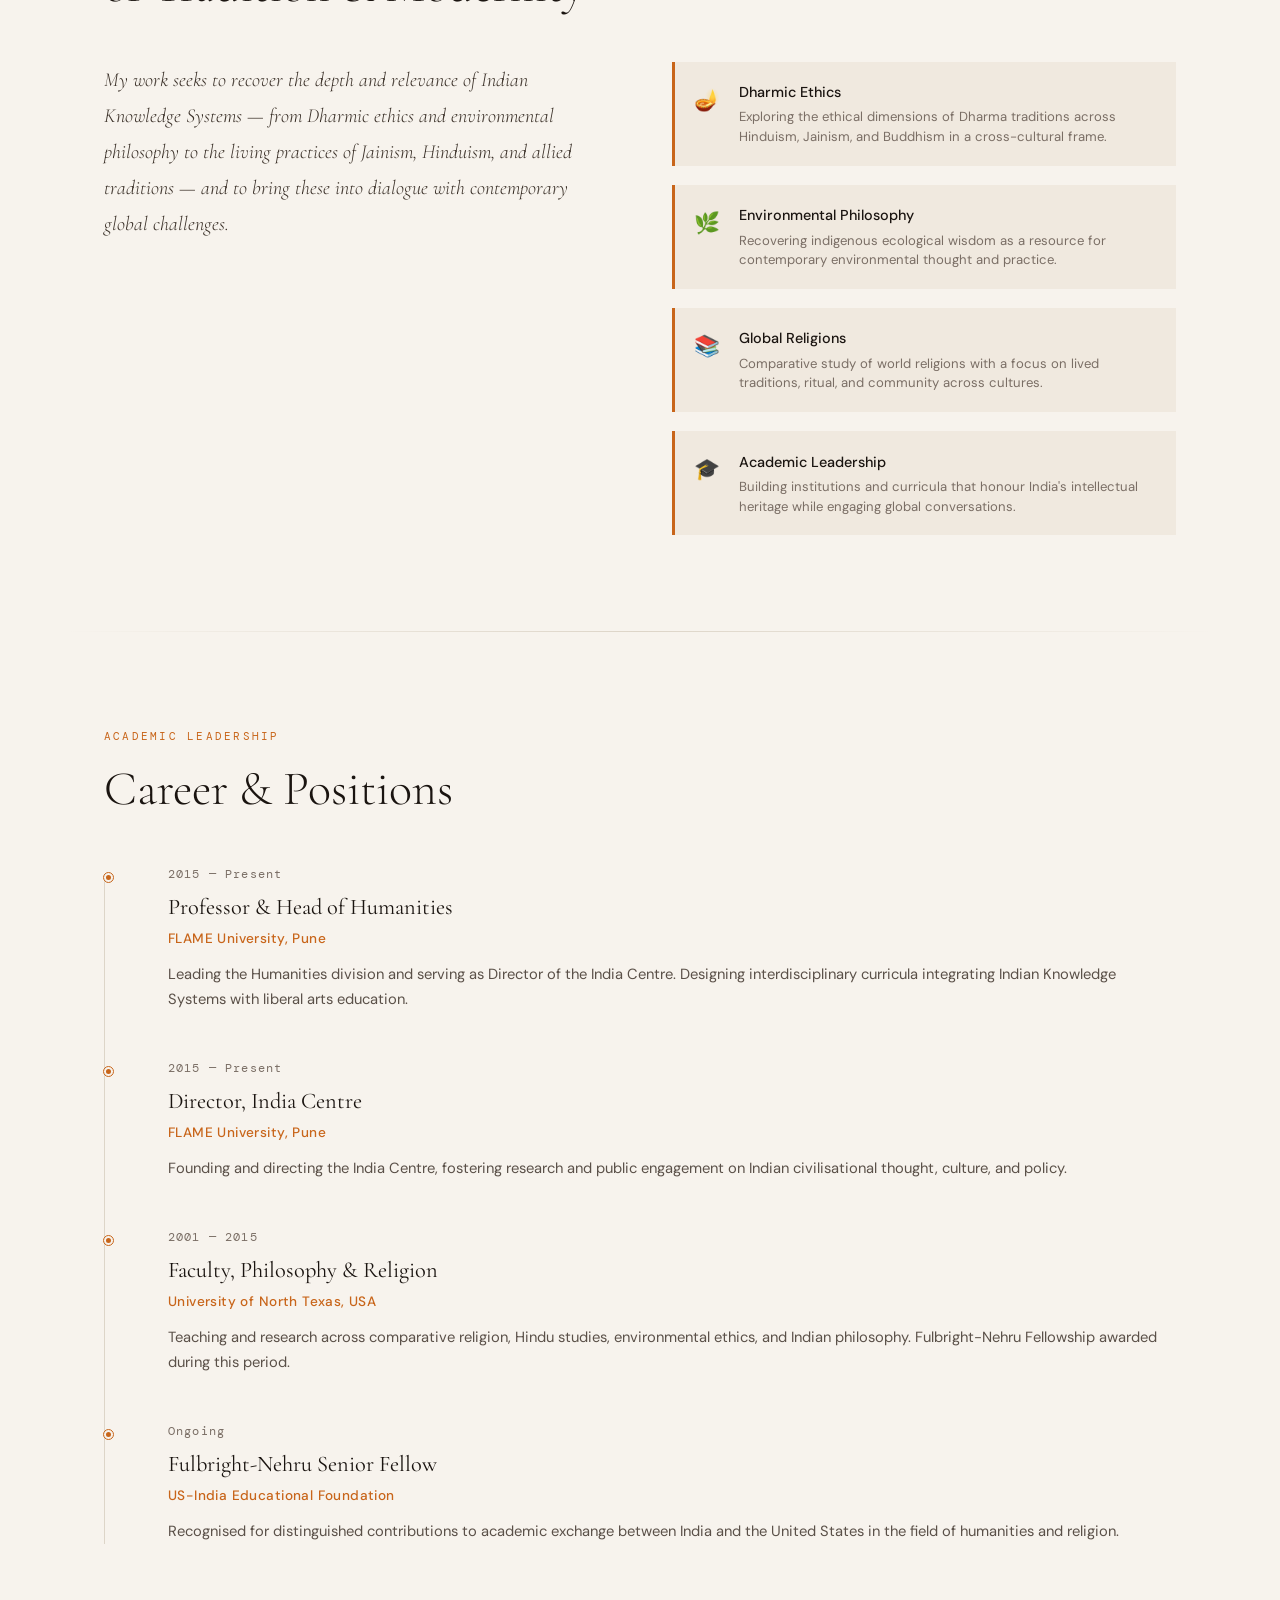
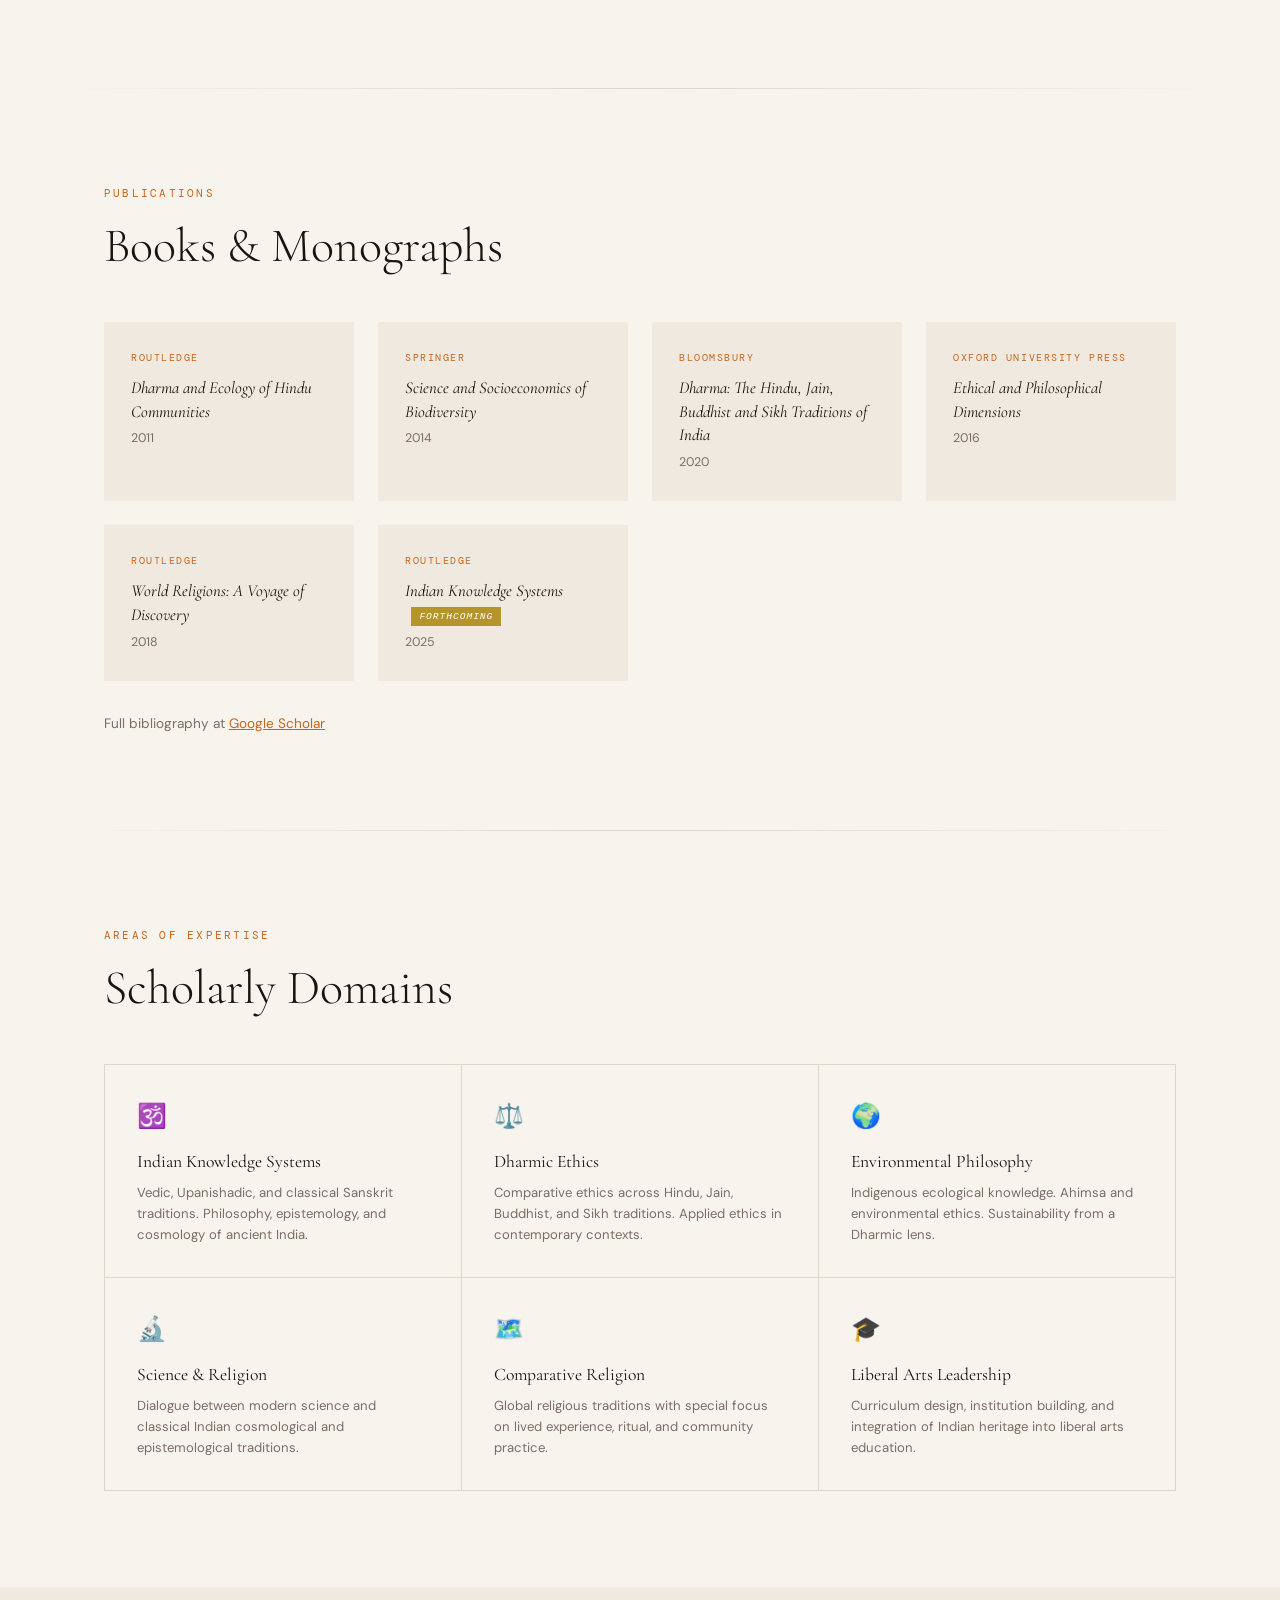
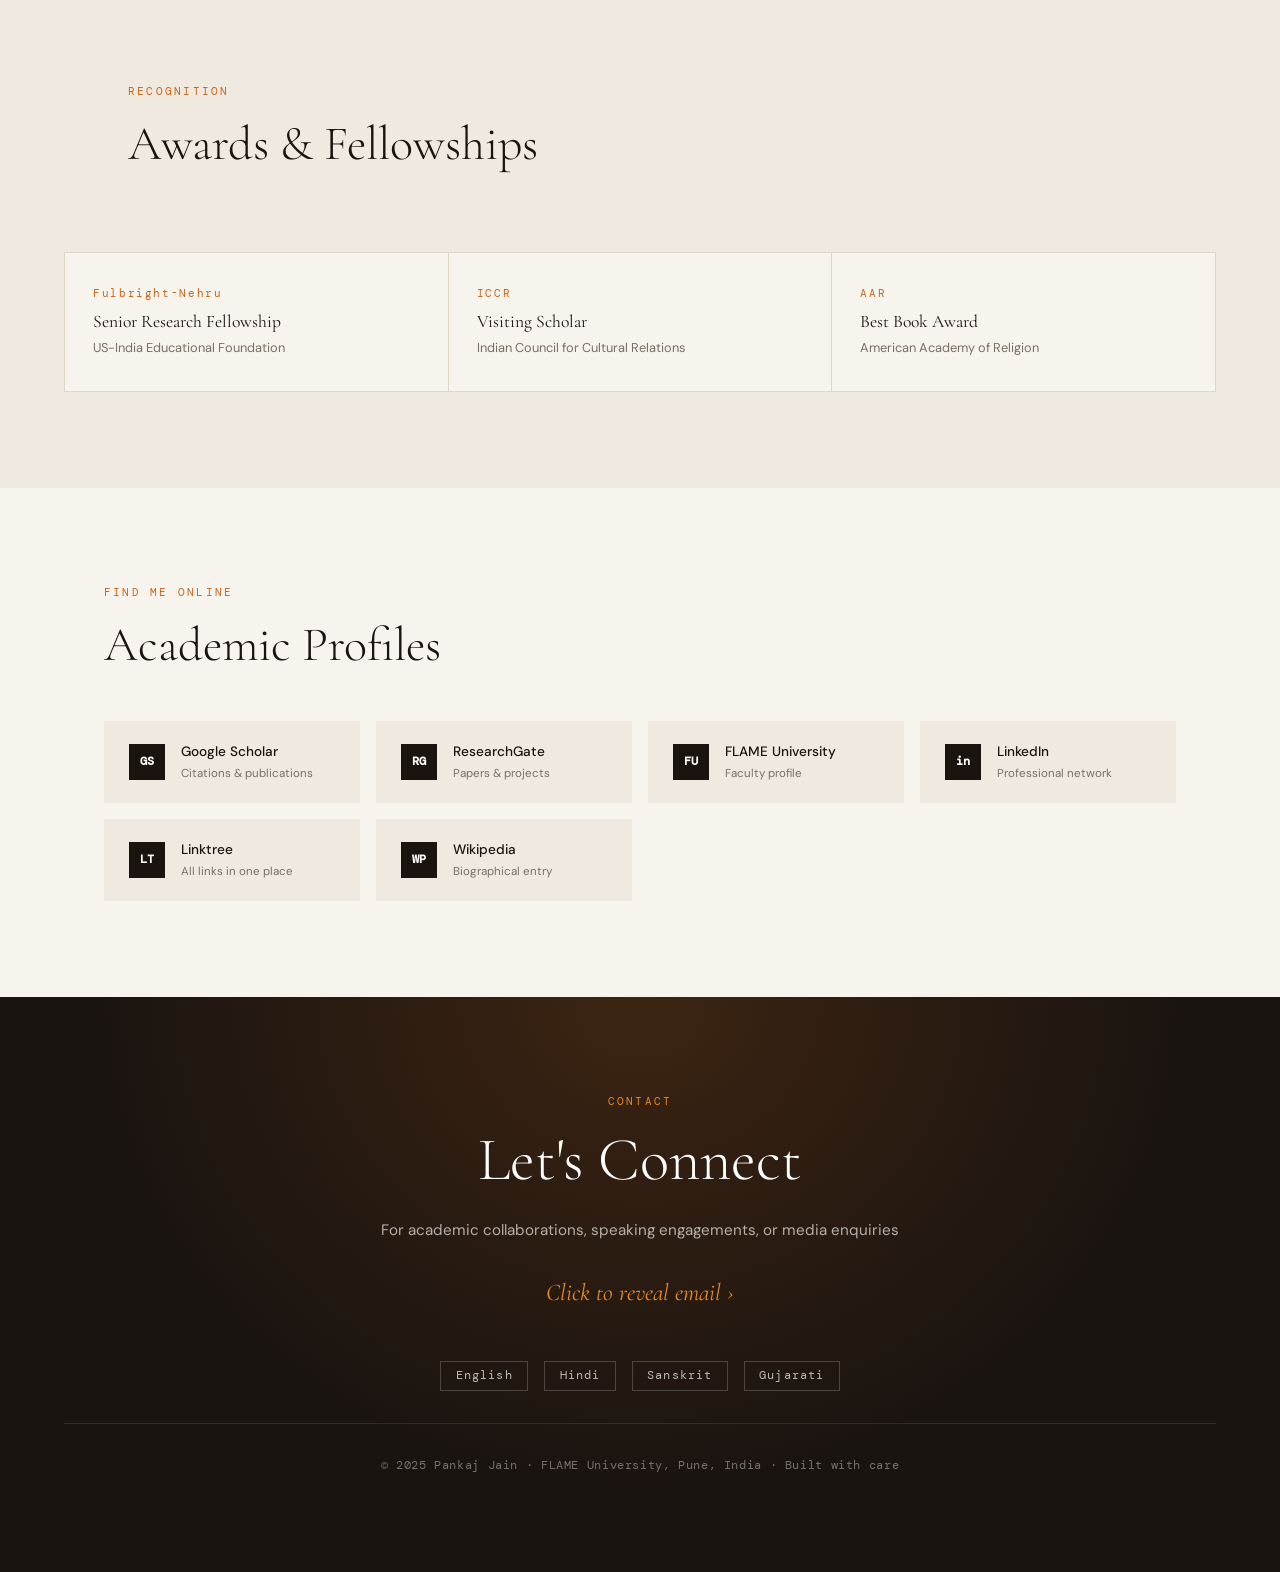
==== commit dd72064c: "Add files via upload" ====
--- a/index.html
+++ b/index.html
@@ -4,186 +4,195 @@
 <meta charset="UTF-8">
 <meta name="viewport" content="width=device-width, initial-scale=1.0">
 <title>Pankaj Jain, PhD — Scholar · Leader · Author</title>
+<meta name="description" content="Professor Pankaj Jain, PhD — Internationally recognised scholar of Indian Knowledge Systems, Dharma traditions, and global religions. Author of 8 books (Routledge, Springer, Bloomsbury, OUP). Fulbright-Nehru Fellow. Professor & Head of Humanities, FLAME University, Pune.">
+<meta name="keywords" content="Pankaj Jain, FLAME University, Indian Knowledge Systems, Dharma, Fulbright, Scholar, Hinduism, Jainism, Environmental Ethics">
+<meta property="og:title" content="Pankaj Jain, PhD — Scholar · Author · Academic Leader">
+<meta property="og:description" content="Internationally recognised scholar of Indian Knowledge Systems and global religions. Author of 8 books. Fulbright-Nehru Fellow.">
+<meta property="og:type" content="website">
+<link rel="icon" href="data:image/svg+xml,<svg xmlns='http://www.w3.org/2000/svg' viewBox='0 0 100 100'><rect width='100' height='100' rx='8' fill='%23c8651a'/><text y='.9em' font-size='65' x='50%25' text-anchor='middle' fill='white' font-family='serif' font-style='italic'>J</text></svg>">
 <link rel="preconnect" href="https://fonts.googleapis.com">
 <link href="https://fonts.googleapis.com/css2?family=Cormorant+Garamond:ital,wght@0,300;0,400;0,600;1,300;1,400&family=DM+Sans:wght@300;400;500&family=DM+Mono:wght@300;400&display=swap" rel="stylesheet">
 <style>
-  :root {
-    --ink: #1a1410;
-    --cream: #f7f3ed;
-    --warm: #f0e9df;
-    --saffron: #c8651a;
-    --saffron-light: #e8882a;
-    --gold: #b5952a;
-    --muted: #7a6e65;
-    --border: #ddd5c8;
-    --serif: 'Cormorant Garamond', Georgia, serif;
-    --sans: 'DM Sans', sans-serif;
-    --mono: 'DM Mono', monospace;
-  }
-  *, *::before, *::after { box-sizing: border-box; margin: 0; padding: 0; }
-  html { scroll-behavior: smooth; }
-  body { background: var(--cream); color: var(--ink); font-family: var(--sans); font-size: 16px; line-height: 1.6; overflow-x: hidden; }
-  body::before { content: ''; position: fixed; inset: 0; background-image: url("data:image/svg+xml,%3Csvg viewBox='0 0 256 256' xmlns='http://www.w3.org/2000/svg'%3E%3Cfilter id='noise'%3E%3CfeTurbulence type='fractalNoise' baseFrequency='0.9' numOctaves='4' stitchTiles='stitch'/%3E%3C/filter%3E%3Crect width='100%25' height='100%25' filter='url(%23noise)' opacity='0.035'/%3E%3C/svg%3E"); pointer-events: none; z-index: 1000; opacity: 0.4; }
-
-  /* NAV */
-  nav { position: fixed; top: 0; left: 0; right: 0; z-index: 200; display: flex; justify-content: space-between; align-items: center; padding: 1.2rem 4rem; background: rgba(247,243,237,0.93); backdrop-filter: blur(12px); border-bottom: 1px solid var(--border); }
-  .nav-brand { font-family: var(--serif); font-size: 1.1rem; font-weight: 400; letter-spacing: 0.02em; color: var(--ink); text-decoration: none; }
-  .nav-links { display: flex; gap: 2.5rem; list-style: none; }
-  .nav-links a { font-size: 0.78rem; font-weight: 500; letter-spacing: 0.12em; text-transform: uppercase; color: var(--muted); text-decoration: none; transition: color 0.2s; }
-  .nav-links a:hover { color: var(--saffron); }
-  .nav-hamburger { display: none; flex-direction: column; gap: 5px; cursor: pointer; padding: 4px; background: none; border: none; }
-  .nav-hamburger span { display: block; width: 24px; height: 2px; background: var(--ink); transition: all 0.3s; }
-  .mobile-menu { display: none; position: fixed; top: 57px; left: 0; right: 0; background: var(--cream); border-bottom: 1px solid var(--border); z-index: 199; padding: 1.5rem 2rem; flex-direction: column; gap: 1.2rem; }
-  .mobile-menu.open { display: flex; }
-  .mobile-menu a { font-size: 0.85rem; font-weight: 500; letter-spacing: 0.12em; text-transform: uppercase; color: var(--muted); text-decoration: none; }
-
-  /* HERO */
-  .hero { min-height: 100vh; display: grid; grid-template-columns: 1fr 1fr; padding-top: 57px; position: relative; overflow: hidden; }
-  .hero-left { display: flex; flex-direction: column; justify-content: center; padding: 5rem 4rem; position: relative; z-index: 2; }
-  .hero-eyebrow { font-family: var(--mono); font-size: 0.72rem; letter-spacing: 0.18em; text-transform: uppercase; color: var(--saffron); margin-bottom: 1.5rem; opacity: 0; animation: fadeUp 0.8s 0.2s forwards; }
-  .hero-name { font-family: var(--serif); font-size: clamp(3.2rem, 5.5vw, 5.5rem); font-weight: 300; line-height: 1.05; letter-spacing: -0.01em; color: var(--ink); margin-bottom: 0.3rem; opacity: 0; animation: fadeUp 0.8s 0.35s forwards; }
-  .hero-name em { font-style: italic; color: var(--saffron); }
-  .hero-phd { font-family: var(--serif); font-size: 1.3rem; font-weight: 300; font-style: italic; color: var(--muted); margin-bottom: 2rem; opacity: 0; animation: fadeUp 0.8s 0.45s forwards; }
-  .hero-bio { font-size: 1rem; line-height: 1.8; color: #4a3f38; max-width: 460px; margin-bottom: 2.5rem; opacity: 0; animation: fadeUp 0.8s 0.55s forwards; }
-  .hero-cta { display: flex; gap: 1rem; flex-wrap: wrap; opacity: 0; animation: fadeUp 0.8s 0.65s forwards; }
-
-  /* HERO RIGHT — PHOTO */
-  .hero-right { position: relative; display: flex; align-items: flex-end; justify-content: center; background: var(--warm); overflow: hidden; }
-  .hero-right::before { content: ''; position: absolute; inset: 0; background: radial-gradient(ellipse at 60% 30%, rgba(200,101,26,0.13) 0%, transparent 65%); }
-  .mandala-bg { position: absolute; width: 520px; height: 520px; opacity: 0.055; animation: slowSpin 60s linear infinite; top: 50%; left: 50%; transform: translate(-50%,-50%); }
-  .hero-photo-wrap { position: relative; z-index: 2; width: 100%; height: 100%; display: flex; align-items: flex-end; justify-content: center; min-height: 600px; }
-  .hero-photo { width: 88%; max-width: 420px; height: 100%; object-fit: cover; object-position: center top; display: block; filter: grayscale(8%) contrast(1.04); opacity: 0; animation: fadeIn 1s 0.7s forwards; }
-  .hero-photo-caption { position: absolute; bottom: 1.5rem; right: 1.5rem; font-family: var(--mono); font-size: 0.65rem; letter-spacing: 0.12em; color: var(--muted); background: rgba(247,243,237,0.85); padding: 0.4rem 0.8rem; }
-
-  /* STATS BAR */
-  .stats-bar { display: grid; grid-template-columns: repeat(4,1fr); gap: 0; border-top: 1px solid var(--border); border-bottom: 1px solid var(--border); }
-  .stat-item { padding: 2rem; text-align: center; border-right: 1px solid var(--border); transition: background 0.2s; }
-  .stat-item:last-child { border-right: none; }
-  .stat-item:hover { background: var(--warm); }
-  .stat-num { font-family: var(--serif); font-size: 2.8rem; font-weight: 300; color: var(--saffron); display: block; line-height: 1; margin-bottom: 0.4rem; }
-  .stat-label { font-size: 0.72rem; font-weight: 500; letter-spacing: 0.1em; text-transform: uppercase; color: var(--muted); }
-
-  /* BUTTONS */
-  .btn-primary { display: inline-block; padding: 0.85rem 2rem; background: var(--saffron); color: white; font-size: 0.8rem; font-weight: 500; letter-spacing: 0.1em; text-transform: uppercase; text-decoration: none; transition: background 0.2s, transform 0.2s; }
-  .btn-primary:hover { background: var(--saffron-light); transform: translateY(-1px); }
-  .btn-outline { display: inline-block; padding: 0.85rem 2rem; border: 1px solid var(--border); color: var(--ink); font-size: 0.8rem; font-weight: 500; letter-spacing: 0.1em; text-transform: uppercase; text-decoration: none; transition: border-color 0.2s, color 0.2s; }
-  .btn-outline:hover { border-color: var(--saffron); color: var(--saffron); }
-
-  /* MEDIA BAND */
-  .media-band { background: var(--ink); padding: 2rem 4rem; display: flex; align-items: center; gap: 3rem; flex-wrap: wrap; justify-content: center; }
-  .media-label { font-family: var(--mono); font-size: 0.65rem; letter-spacing: 0.2em; text-transform: uppercase; color: rgba(255,255,255,0.35); flex-shrink: 0; }
-  .media-outlets { display: flex; flex-wrap: wrap; gap: 2rem; align-items: center; justify-content: center; }
-  .media-outlet { font-family: var(--serif); font-size: 1.05rem; font-weight: 600; color: rgba(255,255,255,0.45); letter-spacing: 0.04em; transition: color 0.2s; white-space: nowrap; }
-  .media-outlet:hover { color: var(--saffron-light); }
-
-  /* QUOTE BAND */
-  .quote-band { background: var(--saffron); padding: 4.5rem 4rem; text-align: center; position: relative; overflow: hidden; }
-  .quote-band blockquote { font-family: var(--serif); font-size: clamp(1.3rem, 2.5vw, 2rem); font-weight: 300; font-style: italic; color: white; max-width: 820px; margin: 0 auto; line-height: 1.5; position: relative; }
-  .quote-band blockquote::before { content: '\201C'; font-size: 6rem; line-height: 0; position: absolute; top: 1.5rem; left: -3.5rem; opacity: 0.22; font-family: var(--serif); }
-
-  /* SECTIONS */
-  .section-wrap { padding: 6rem 4rem; max-width: 1200px; margin: 0 auto; }
-  .section-divider { height: 1px; background: linear-gradient(to right, transparent, var(--border), transparent); margin: 0 4rem; }
-  .section-label { font-family: var(--mono); font-size: 0.7rem; letter-spacing: 0.2em; text-transform: uppercase; color: var(--saffron); margin-bottom: 1rem; }
-  .section-title { font-family: var(--serif); font-size: clamp(2rem, 4vw, 3rem); font-weight: 300; line-height: 1.15; margin-bottom: 3rem; color: var(--ink); }
-
-  /* VISION */
-  .vision-grid { display: grid; grid-template-columns: 1fr 1fr; gap: 4rem; align-items: start; }
-  .vision-text { font-family: var(--serif); font-size: 1.25rem; font-weight: 300; line-height: 1.8; color: #3a3028; font-style: italic; }
-  .vision-pillars { display: flex; flex-direction: column; gap: 1.2rem; }
-  .pillar { display: flex; gap: 1.2rem; align-items: flex-start; padding: 1.2rem; background: var(--warm); border-left: 3px solid var(--saffron); opacity: 0; transform: translateX(20px); transition: opacity 0.5s, transform 0.5s; }
-  .pillar.visible { opacity: 1; transform: translateX(0); }
-  .pillar-icon { font-size: 1.3rem; flex-shrink: 0; margin-top: 0.1rem; }
-  .pillar-name { font-weight: 500; font-size: 0.9rem; margin-bottom: 0.2rem; }
-  .pillar-desc { font-size: 0.82rem; color: var(--muted); line-height: 1.5; }
-
-  /* TIMELINE */
-  .timeline { position: relative; padding-left: 2rem; }
-  .timeline::before { content: ''; position: absolute; left: 0; top: 0.5rem; bottom: 0; width: 1px; background: var(--border); }
-  .timeline-item { position: relative; margin-bottom: 3rem; padding-left: 2rem; opacity: 0; transform: translateX(-10px); transition: opacity 0.6s, transform 0.6s; }
-  .timeline-item.visible { opacity: 1; transform: translateX(0); }
-  .timeline-item::before { content: ''; position: absolute; left: -2rem; top: 0.45rem; width: 9px; height: 9px; border-radius: 50%; background: var(--saffron); border: 2px solid var(--cream); outline: 1px solid var(--saffron); }
-  .timeline-date { font-family: var(--mono); font-size: 0.72rem; color: var(--muted); letter-spacing: 0.1em; margin-bottom: 0.3rem; }
-  .timeline-role { font-family: var(--serif); font-size: 1.4rem; font-weight: 400; color: var(--ink); margin-bottom: 0.2rem; }
-  .timeline-place { font-size: 0.85rem; color: var(--saffron); font-weight: 500; margin-bottom: 0.75rem; letter-spacing: 0.03em; }
-  .timeline-desc { font-size: 0.92rem; color: #5a5048; line-height: 1.7; }
-
-  /* AWARDS */
-  .awards-section { background: var(--warm); padding: 6rem 4rem; }
-  .awards-grid { max-width: 1200px; margin: 0 auto; display: grid; grid-template-columns: repeat(3, 1fr); gap: 1px; background: var(--border); border: 1px solid var(--border); margin-top: 0; }
-  .award-card { background: var(--cream); padding: 2rem 1.75rem; transition: background 0.2s; opacity: 0; transform: translateY(12px); transition: opacity 0.5s, transform 0.5s, background 0.2s; }
-  .award-card.visible { opacity: 1; transform: translateY(0); }
-  .award-card:hover { background: white; }
-  .award-year { font-family: var(--mono); font-size: 0.68rem; letter-spacing: 0.15em; color: var(--saffron); margin-bottom: 0.5rem; }
-  .award-name { font-family: var(--serif); font-size: 1.1rem; font-weight: 400; color: var(--ink); margin-bottom: 0.3rem; line-height: 1.3; }
-  .award-body { font-size: 0.8rem; color: var(--muted); }
-
-  /* BOOKS */
-  .books-grid { display: grid; grid-template-columns: repeat(auto-fill, minmax(200px, 1fr)); gap: 1.5rem; }
-  .book-card { background: var(--warm); padding: 1.75rem 1.5rem; border-left: 3px solid transparent; opacity: 0; transform: translateY(15px); transition: opacity 0.5s, transform 0.5s, border-color 0.2s; }
-  .book-card.visible { opacity: 1; transform: translateY(0); }
-  .book-card:hover { border-left-color: var(--saffron); }
-  .book-publisher { font-family: var(--mono); font-size: 0.65rem; letter-spacing: 0.15em; text-transform: uppercase; color: var(--saffron); margin-bottom: 0.6rem; }
-  .book-title { font-family: var(--serif); font-size: 1.05rem; font-weight: 400; font-style: italic; line-height: 1.4; color: var(--ink); margin-bottom: 0.4rem; }
-  .book-year { font-size: 0.78rem; color: var(--muted); }
-  .forthcoming-badge { display: inline-block; background: var(--gold); color: white; font-size: 0.6rem; font-family: var(--mono); letter-spacing: 0.1em; padding: 0.15rem 0.5rem; margin-left: 0.4rem; vertical-align: middle; text-transform: uppercase; }
-
-  /* EXPERTISE */
-  .expertise-grid { display: grid; grid-template-columns: repeat(3,1fr); gap: 1px; background: var(--border); border: 1px solid var(--border); }
-  .expertise-item { background: var(--cream); padding: 2rem; transition: background 0.2s; }
-  .expertise-item:hover { background: var(--warm); }
-  .expertise-icon { font-size: 1.5rem; margin-bottom: 0.75rem; display: block; }
-  .expertise-name { font-family: var(--serif); font-size: 1.1rem; font-weight: 400; color: var(--ink); margin-bottom: 0.4rem; }
-  .expertise-desc { font-size: 0.82rem; color: var(--muted); line-height: 1.6; }
-
-  /* PROFILES */
-  .profiles-grid { display: grid; grid-template-columns: repeat(auto-fill, minmax(220px, 1fr)); gap: 1rem; }
-  .profile-link { display: flex; align-items: center; gap: 1rem; padding: 1.2rem 1.5rem; background: var(--warm); border: 1px solid transparent; text-decoration: none; color: var(--ink); transition: border-color 0.2s, transform 0.2s; }
-  .profile-link:hover { border-color: var(--saffron); transform: translateX(4px); }
-  .profile-link-icon { width: 36px; height: 36px; background: var(--ink); color: white; display: flex; align-items: center; justify-content: center; font-size: 0.72rem; font-weight: 700; flex-shrink: 0; font-family: var(--mono); }
-  .profile-link-text { font-size: 0.85rem; font-weight: 500; }
-  .profile-link-sub { font-size: 0.72rem; color: var(--muted); margin-top: 0.1rem; }
-
-  /* CONTACT */
-  .contact-section { background: var(--ink); color: white; padding: 6rem 4rem; text-align: center; position: relative; overflow: hidden; }
-  .contact-section::before { content: ''; position: absolute; inset: 0; background: radial-gradient(ellipse at 50% 0%, rgba(200,101,26,0.2) 0%, transparent 60%); }
-  .contact-section .section-label { color: var(--saffron-light); }
-  .contact-title { font-family: var(--serif); font-size: clamp(2rem, 5vw, 3.8rem); font-weight: 300; line-height: 1.1; margin-bottom: 1.5rem; position: relative; color: white; max-width: 700px; margin: 0 auto 1.5rem; }
-  .contact-email { font-family: var(--serif); font-size: 1.5rem; font-style: italic; color: var(--saffron-light); text-decoration: none; display: inline-block; margin-bottom: 3rem; position: relative; transition: color 0.2s; }
-  .contact-email:hover { color: white; }
-  .footer-langs { display: flex; justify-content: center; gap: 1rem; flex-wrap: wrap; margin-bottom: 2rem; }
-  .lang-badge { padding: 0.3rem 0.9rem; border: 1px solid rgba(255,255,255,0.2); font-size: 0.72rem; font-family: var(--mono); letter-spacing: 0.1em; color: rgba(255,255,255,0.7); }
-  .footer-bottom { border-top: 1px solid rgba(255,255,255,0.1); padding-top: 2rem; font-size: 0.78rem; color: rgba(255,255,255,0.4); font-family: var(--mono); letter-spacing: 0.05em; }
-
-  /* ANIMATIONS */
-  @keyframes fadeUp { from { opacity:0; transform:translateY(20px); } to { opacity:1; transform:translateY(0); } }
-  @keyframes fadeIn { from { opacity:0; } to { opacity:1; } }
-  @keyframes slowSpin { from { transform:translate(-50%,-50%) rotate(0deg); } to { transform:translate(-50%,-50%) rotate(360deg); } }
-
-  /* RESPONSIVE */
-  @media (max-width: 900px) {
-    nav { padding: 1rem 1.5rem; }
-    .nav-links { display: none; }
-    .nav-hamburger { display: flex; }
-    .hero { grid-template-columns: 1fr; }
-    .hero-right { min-height: 450px; }
-    .hero-left { padding: 4rem 1.5rem 2rem; }
-    .section-wrap { padding: 4rem 1.5rem; }
-    .awards-section { padding: 4rem 1.5rem; }
-    .awards-grid { grid-template-columns: 1fr 1fr; }
-    .expertise-grid { grid-template-columns: 1fr 1fr; }
-    .vision-grid { grid-template-columns: 1fr; gap: 2rem; }
-    .media-band { padding: 2rem 1.5rem; gap: 1.5rem; }
-    .quote-band { padding: 3rem 1.5rem; }
-    .quote-band blockquote::before { display: none; }
-    .contact-section { padding: 4rem 1.5rem; }
-    .stats-bar { grid-template-columns: repeat(2,1fr); }
-  }
-  @media (max-width: 600px) {
-    .awards-grid { grid-template-columns: 1fr; }
-    .expertise-grid { grid-template-columns: 1fr; }
-    .stats-bar { grid-template-columns: repeat(2,1fr); }
-  }
+:root {
+  --ink: #1a1410;
+  --cream: #f7f3ed;
+  --warm: #f0e9df;
+  --saffron: #c8651a;
+  --saffron-light: #e8882a;
+  --gold: #b5952a;
+  --muted: #7a6e65;
+  --border: #ddd5c8;
+  --serif: 'Cormorant Garamond', Georgia, serif;
+  --sans: 'DM Sans', sans-serif;
+  --mono: 'DM Mono', monospace;
+}
+
+*, *::before, *::after { box-sizing: border-box; margin: 0; padding: 0; }
+html { scroll-behavior: smooth; }
+body { background: var(--cream); color: var(--ink); font-family: var(--sans); font-size: 16px; line-height: 1.6; overflow-x: hidden; }
+body::before { content: ''; position: fixed; inset: 0; background-image: url("data:image/svg+xml,%3Csvg viewBox='0 0 256 256' xmlns='http://www.w3.org/2000/svg'%3E%3Cfilter id='noise'%3E%3CfeTurbulence type='fractalNoise' baseFrequency='0.9' numOctaves='4' stitchTiles='stitch'/%3E%3C/filter%3E%3Crect width='100%25' height='100%25' filter='url(%23noise)' opacity='0.035'/%3E%3C/svg%3E"); pointer-events: none; z-index: 1000; opacity: 0.4; }
+
+/* NAV */
+nav { position: fixed; top: 0; left: 0; right: 0; z-index: 200; display: flex; justify-content: space-between; align-items: center; padding: 1.2rem 4rem; background: rgba(247,243,237,0.93); backdrop-filter: blur(12px); border-bottom: 1px solid var(--border); }
+.nav-brand { font-family: var(--serif); font-size: 1.1rem; font-weight: 400; letter-spacing: 0.02em; color: var(--ink); text-decoration: none; }
+.nav-links { display: flex; gap: 2.5rem; list-style: none; }
+.nav-links a { font-size: 0.78rem; font-weight: 500; letter-spacing: 0.12em; text-transform: uppercase; color: var(--muted); text-decoration: none; transition: color 0.2s; }
+.nav-links a:hover { color: var(--saffron); }
+.nav-hamburger { display: none; flex-direction: column; gap: 5px; cursor: pointer; padding: 4px; background: none; border: none; }
+.nav-hamburger span { display: block; width: 24px; height: 2px; background: var(--ink); transition: all 0.3s; }
+.mobile-menu { display: none; position: fixed; top: 57px; left: 0; right: 0; background: var(--cream); border-bottom: 1px solid var(--border); z-index: 199; padding: 1.5rem 2rem; flex-direction: column; gap: 1.2rem; }
+.mobile-menu.open { display: flex; }
+.mobile-menu a { font-size: 0.85rem; font-weight: 500; letter-spacing: 0.12em; text-transform: uppercase; color: var(--muted); text-decoration: none; }
+
+/* HERO */
+.hero { min-height: 100vh; display: grid; grid-template-columns: 1fr 1fr; padding-top: 57px; position: relative; overflow: hidden; }
+.hero-left { display: flex; flex-direction: column; justify-content: center; padding: 5rem 4rem; position: relative; z-index: 2; }
+.hero-eyebrow { font-family: var(--mono); font-size: 0.72rem; letter-spacing: 0.18em; text-transform: uppercase; color: var(--saffron); margin-bottom: 1.5rem; opacity: 0; animation: fadeUp 0.8s 0.2s forwards; }
+.hero-name { font-family: var(--serif); font-size: clamp(3.2rem, 5.5vw, 5.5rem); font-weight: 300; line-height: 1.05; letter-spacing: -0.01em; color: var(--ink); margin-bottom: 0.3rem; opacity: 0; animation: fadeUp 0.8s 0.35s forwards; }
+.hero-name em { font-style: italic; color: var(--saffron); }
+.hero-phd { font-family: var(--serif); font-size: 1.3rem; font-weight: 300; font-style: italic; color: var(--muted); margin-bottom: 2rem; opacity: 0; animation: fadeUp 0.8s 0.45s forwards; }
+.hero-bio { font-size: 1rem; line-height: 1.8; color: #4a3f38; max-width: 460px; margin-bottom: 2.5rem; opacity: 0; animation: fadeUp 0.8s 0.55s forwards; }
+.hero-cta { display: flex; gap: 1rem; flex-wrap: wrap; opacity: 0; animation: fadeUp 0.8s 0.65s forwards; }
+
+/* HERO RIGHT */
+.hero-right { position: relative; display: flex; align-items: flex-end; justify-content: center; background: var(--warm); overflow: hidden; }
+.hero-right::before { content: ''; position: absolute; inset: 0; background: radial-gradient(ellipse at 60% 30%, rgba(200,101,26,0.13) 0%, transparent 65%); }
+.mandala-bg { position: absolute; width: 520px; height: 520px; opacity: 0.055; animation: slowSpin 60s linear infinite; top: 50%; left: 50%; transform: translate(-50%,-50%); }
+.hero-photo-wrap { position: relative; z-index: 2; width: 100%; height: 100%; display: flex; align-items: flex-end; justify-content: center; min-height: 600px; }
+.hero-photo { width: 88%; max-width: 420px; height: 100%; object-fit: cover; object-position: center top; display: block; filter: grayscale(8%) contrast(1.04); opacity: 0; animation: fadeIn 1s 0.7s forwards; }
+.hero-photo-placeholder { width: 88%; max-width: 420px; min-height: 500px; background: linear-gradient(160deg, rgba(200,101,26,0.12) 0%, rgba(200,101,26,0.04) 100%); display: flex; flex-direction: column; align-items: center; justify-content: center; gap: 1rem; opacity: 0; animation: fadeIn 1s 0.7s forwards; border: 1px dashed var(--border); }
+.hero-photo-placeholder span { font-family: var(--mono); font-size: 0.7rem; color: var(--muted); letter-spacing: 0.1em; text-align: center; padding: 0 2rem; }
+.hero-photo-caption { position: absolute; bottom: 1.5rem; right: 1.5rem; font-family: var(--mono); font-size: 0.65rem; letter-spacing: 0.12em; color: var(--muted); background: rgba(247,243,237,0.85); padding: 0.4rem 0.8rem; }
+
+/* STATS BAR */
+.stats-bar { display: grid; grid-template-columns: repeat(4,1fr); gap: 0; border-top: 1px solid var(--border); border-bottom: 1px solid var(--border); }
+.stat-item { padding: 2rem; text-align: center; border-right: 1px solid var(--border); transition: background 0.2s; }
+.stat-item:last-child { border-right: none; }
+.stat-item:hover { background: var(--warm); }
+.stat-num { font-family: var(--serif); font-size: 2.8rem; font-weight: 300; color: var(--saffron); display: block; line-height: 1; margin-bottom: 0.4rem; }
+.stat-label { font-size: 0.72rem; font-weight: 500; letter-spacing: 0.1em; text-transform: uppercase; color: var(--muted); }
+
+/* BUTTONS */
+.btn-primary { display: inline-block; padding: 0.85rem 2rem; background: var(--saffron); color: white; font-size: 0.8rem; font-weight: 500; letter-spacing: 0.1em; text-transform: uppercase; text-decoration: none; transition: background 0.2s, transform 0.2s; }
+.btn-primary:hover { background: var(--saffron-light); transform: translateY(-1px); }
+.btn-outline { display: inline-block; padding: 0.85rem 2rem; border: 1px solid var(--border); color: var(--ink); font-size: 0.8rem; font-weight: 500; letter-spacing: 0.1em; text-transform: uppercase; text-decoration: none; transition: border-color 0.2s, color 0.2s; }
+.btn-outline:hover { border-color: var(--saffron); color: var(--saffron); }
+
+/* MEDIA BAND */
+.media-band { background: var(--ink); padding: 2rem 4rem; display: flex; align-items: center; gap: 3rem; flex-wrap: wrap; justify-content: center; }
+.media-label { font-family: var(--mono); font-size: 0.65rem; letter-spacing: 0.2em; text-transform: uppercase; color: rgba(255,255,255,0.35); flex-shrink: 0; }
+.media-outlets { display: flex; flex-wrap: wrap; gap: 2rem; align-items: center; justify-content: center; }
+.media-outlet { font-family: var(--serif); font-size: 1.05rem; font-weight: 600; color: rgba(255,255,255,0.45); letter-spacing: 0.04em; transition: color 0.2s; white-space: nowrap; text-decoration: none; }
+.media-outlet:hover { color: var(--saffron-light); }
+
+/* QUOTE BAND */
+.quote-band { background: var(--saffron); padding: 4.5rem 4rem; text-align: center; position: relative; overflow: hidden; }
+.quote-band blockquote { font-family: var(--serif); font-size: clamp(1.3rem, 2.5vw, 2rem); font-weight: 300; font-style: italic; color: white; max-width: 820px; margin: 0 auto; line-height: 1.5; position: relative; }
+.quote-band blockquote::before { content: '\201C'; font-size: 6rem; line-height: 0; position: absolute; top: 1.5rem; left: -3.5rem; opacity: 0.22; font-family: var(--serif); }
+
+/* SECTIONS */
+.section-wrap { padding: 6rem 4rem; max-width: 1200px; margin: 0 auto; }
+.section-divider { height: 1px; background: linear-gradient(to right, transparent, var(--border), transparent); margin: 0 4rem; }
+.section-label { font-family: var(--mono); font-size: 0.7rem; letter-spacing: 0.2em; text-transform: uppercase; color: var(--saffron); margin-bottom: 1rem; }
+.section-title { font-family: var(--serif); font-size: clamp(2rem, 4vw, 3rem); font-weight: 300; line-height: 1.15; margin-bottom: 3rem; color: var(--ink); }
+
+/* VISION */
+.vision-grid { display: grid; grid-template-columns: 1fr 1fr; gap: 4rem; align-items: start; }
+.vision-text { font-family: var(--serif); font-size: 1.25rem; font-weight: 300; line-height: 1.8; color: #3a3028; font-style: italic; }
+.vision-pillars { display: flex; flex-direction: column; gap: 1.2rem; }
+.pillar { display: flex; gap: 1.2rem; align-items: flex-start; padding: 1.2rem; background: var(--warm); border-left: 3px solid var(--saffron); opacity: 0; transform: translateX(20px); transition: opacity 0.5s, transform 0.5s; }
+.pillar.visible { opacity: 1; transform: translateX(0); }
+.pillar-icon { font-size: 1.3rem; flex-shrink: 0; margin-top: 0.1rem; }
+.pillar-name { font-weight: 500; font-size: 0.9rem; margin-bottom: 0.2rem; }
+.pillar-desc { font-size: 0.82rem; color: var(--muted); line-height: 1.5; }
+
+/* TIMELINE */
+.timeline { position: relative; padding-left: 2rem; }
+.timeline::before { content: ''; position: absolute; left: 0; top: 0.5rem; bottom: 0; width: 1px; background: var(--border); }
+.timeline-item { position: relative; margin-bottom: 3rem; padding-left: 2rem; opacity: 0; transform: translateX(-10px); transition: opacity 0.6s, transform 0.6s; }
+.timeline-item.visible { opacity: 1; transform: translateX(0); }
+.timeline-item::before { content: ''; position: absolute; left: -2rem; top: 0.45rem; width: 9px; height: 9px; border-radius: 50%; background: var(--saffron); border: 2px solid var(--cream); outline: 1px solid var(--saffron); }
+.timeline-date { font-family: var(--mono); font-size: 0.72rem; color: var(--muted); letter-spacing: 0.1em; margin-bottom: 0.3rem; }
+.timeline-role { font-family: var(--serif); font-size: 1.4rem; font-weight: 400; color: var(--ink); margin-bottom: 0.2rem; }
+.timeline-place { font-size: 0.85rem; color: var(--saffron); font-weight: 500; margin-bottom: 0.75rem; letter-spacing: 0.03em; }
+.timeline-desc { font-size: 0.92rem; color: #5a5048; line-height: 1.7; }
+
+/* AWARDS */
+.awards-section { background: var(--warm); padding: 6rem 4rem; }
+.awards-grid { max-width: 1200px; margin: 0 auto; display: grid; grid-template-columns: repeat(3, 1fr); gap: 1px; background: var(--border); border: 1px solid var(--border); margin-top: 0; }
+.award-card { background: var(--cream); padding: 2rem 1.75rem; opacity: 0; transform: translateY(12px); transition: opacity 0.5s, transform 0.5s, background 0.2s; }
+.award-card.visible { opacity: 1; transform: translateY(0); }
+.award-card:hover { background: white; }
+.award-year { font-family: var(--mono); font-size: 0.68rem; letter-spacing: 0.15em; color: var(--saffron); margin-bottom: 0.5rem; }
+.award-name { font-family: var(--serif); font-size: 1.1rem; font-weight: 400; color: var(--ink); margin-bottom: 0.3rem; line-height: 1.3; }
+.award-body { font-size: 0.8rem; color: var(--muted); }
+
+/* BOOKS */
+.books-grid { display: grid; grid-template-columns: repeat(auto-fill, minmax(200px, 1fr)); gap: 1.5rem; }
+.book-card { background: var(--warm); padding: 1.75rem 1.5rem; border-left: 3px solid transparent; opacity: 0; transform: translateY(15px); transition: opacity 0.5s, transform 0.5s, border-color 0.2s; }
+.book-card.visible { opacity: 1; transform: translateY(0); }
+.book-card:hover { border-left-color: var(--saffron); }
+.book-publisher { font-family: var(--mono); font-size: 0.65rem; letter-spacing: 0.15em; text-transform: uppercase; color: var(--saffron); margin-bottom: 0.6rem; }
+.book-title { font-family: var(--serif); font-size: 1.05rem; font-weight: 400; font-style: italic; line-height: 1.4; color: var(--ink); margin-bottom: 0.4rem; }
+.book-year { font-size: 0.78rem; color: var(--muted); }
+.forthcoming-badge { display: inline-block; background: var(--gold); color: white; font-size: 0.6rem; font-family: var(--mono); letter-spacing: 0.1em; padding: 0.15rem 0.5rem; margin-left: 0.4rem; vertical-align: middle; text-transform: uppercase; }
+
+/* EXPERTISE */
+.expertise-grid { display: grid; grid-template-columns: repeat(3,1fr); gap: 1px; background: var(--border); border: 1px solid var(--border); }
+.expertise-item { background: var(--cream); padding: 2rem; transition: background 0.2s; }
+.expertise-item:hover { background: var(--warm); }
+.expertise-icon { font-size: 1.5rem; margin-bottom: 0.75rem; display: block; }
+.expertise-name { font-family: var(--serif); font-size: 1.1rem; font-weight: 400; color: var(--ink); margin-bottom: 0.4rem; }
+.expertise-desc { font-size: 0.82rem; color: var(--muted); line-height: 1.6; }
+
+/* PROFILES */
+.profiles-grid { display: grid; grid-template-columns: repeat(auto-fill, minmax(220px, 1fr)); gap: 1rem; }
+.profile-link { display: flex; align-items: center; gap: 1rem; padding: 1.2rem 1.5rem; background: var(--warm); border: 1px solid transparent; text-decoration: none; color: var(--ink); transition: border-color 0.2s, transform 0.2s; }
+.profile-link:hover { border-color: var(--saffron); transform: translateX(4px); }
+.profile-link-icon { width: 36px; height: 36px; background: var(--ink); color: white; display: flex; align-items: center; justify-content: center; font-size: 0.72rem; font-weight: 700; flex-shrink: 0; font-family: var(--mono); }
+.profile-link-text { font-size: 0.85rem; font-weight: 500; }
+.profile-link-sub { font-size: 0.72rem; color: var(--muted); margin-top: 0.1rem; }
+
+/* CONTACT */
+.contact-section { background: var(--ink); color: white; padding: 6rem 4rem; text-align: center; position: relative; overflow: hidden; }
+.contact-section::before { content: ''; position: absolute; inset: 0; background: radial-gradient(ellipse at 50% 0%, rgba(200,101,26,0.2) 0%, transparent 60%); }
+.contact-section .section-label { color: var(--saffron-light); }
+.contact-title { font-family: var(--serif); font-size: clamp(2rem, 5vw, 3.8rem); font-weight: 300; line-height: 1.1; margin-bottom: 1.5rem; position: relative; color: white; max-width: 700px; margin: 0 auto 1.5rem; }
+.contact-email { font-family: var(--serif); font-size: 1.5rem; font-style: italic; color: var(--saffron-light); text-decoration: none; display: inline-block; margin-bottom: 3rem; position: relative; transition: color 0.2s; cursor: pointer; }
+.contact-email:hover { color: white; }
+.footer-langs { display: flex; justify-content: center; gap: 1rem; flex-wrap: wrap; margin-bottom: 2rem; }
+.lang-badge { padding: 0.3rem 0.9rem; border: 1px solid rgba(255,255,255,0.2); font-size: 0.72rem; font-family: var(--mono); letter-spacing: 0.1em; color: rgba(255,255,255,0.7); }
+.footer-bottom { border-top: 1px solid rgba(255,255,255,0.1); padding-top: 2rem; font-size: 0.78rem; color: rgba(255,255,255,0.4); font-family: var(--mono); letter-spacing: 0.05em; }
+
+/* ANIMATIONS */
+@keyframes fadeUp { from { opacity:0; transform:translateY(20px); } to { opacity:1; transform:translateY(0); } }
+@keyframes fadeIn { from { opacity:0; } to { opacity:1; } }
+@keyframes slowSpin { from { transform:translate(-50%,-50%) rotate(0deg); } to { transform:translate(-50%,-50%) rotate(360deg); } }
+
+/* RESPONSIVE */
+@media (max-width: 900px) {
+  nav { padding: 1rem 1.5rem; }
+  .nav-links { display: none; }
+  .nav-hamburger { display: flex; }
+  .hero { grid-template-columns: 1fr; }
+  .hero-right { min-height: 450px; }
+  .hero-left { padding: 4rem 1.5rem 2rem; }
+  .section-wrap { padding: 4rem 1.5rem; }
+  .awards-section { padding: 4rem 1.5rem; }
+  .awards-grid { grid-template-columns: 1fr 1fr; }
+  .expertise-grid { grid-template-columns: 1fr 1fr; }
+  .vision-grid { grid-template-columns: 1fr; gap: 2rem; }
+  .media-band { padding: 2rem 1.5rem; gap: 1.5rem; }
+  .quote-band { padding: 3rem 1.5rem; }
+  .quote-band blockquote::before { display: none; }
+  .contact-section { padding: 4rem 1.5rem; }
+  .stats-bar { grid-template-columns: repeat(2,1fr); }
+}
+@media (max-width: 600px) {
+  .awards-grid { grid-template-columns: 1fr; }
+  .expertise-grid { grid-template-columns: 1fr; }
+  .stats-bar { grid-template-columns: repeat(2,1fr); }
+}
 </style>
 </head>
 <body>
@@ -203,6 +212,7 @@
     <span></span><span></span><span></span>
   </button>
 </nav>
+
 <div class="mobile-menu" id="mobileMenu">
   <a href="#vision" onclick="closeMenu()">Vision</a>
   <a href="#leadership" onclick="closeMenu()">Leadership</a>
@@ -218,11 +228,11 @@
     <p class="hero-eyebrow">Scholar &nbsp;·&nbsp; Author &nbsp;·&nbsp; Academic Leader</p>
     <h1 class="hero-name">Pankaj<br><em>Jain</em></h1>
     <p class="hero-phd">PhD · Fulbright-Nehru Fellow</p>
-    <p class="hero-bio">Internationally recognised scholar with 30+ years in higher education across India and the USA. Professor &amp; Head of Humanities at FLAME University, Pune. Formerly at the University of North Texas (Tier 1). Author of 8 books with Oxford University Press, Routledge, Springer, and Bloomsbury.</p>
+    <p class="hero-bio">Internationally recognised scholar with 30+ years in higher education across India and the USA. Professor &amp; Head of Humanities at FLAME University, Pune. Director, India Centre, FLAME University. Visiting Faculty, University of North Texas. Author of 8 books with Oxford University Press, Routledge, Springer, and Bloomsbury.</p>
     <div class="hero-cta">
-      <a href="mailto:pankajaindia@gmail.com" class="btn-primary">Get in Touch</a>
-      <a href="https://scholar.google.com/citations?user=nJ0N7xoAAAAJ" target="_blank" class="btn-outline">Google Scholar</a>
-      <a href="https://linktr.ee/ProfPankajJain" target="_blank" class="btn-outline">All Profiles</a>
+      <a href="#contact" class="btn-primary">Get in Touch</a>
+      <a href="https://scholar.google.com/citations?user=nJ0N7xoAAAAJ" target="_blank" rel="noopener" class="btn-outline">Google Scholar</a>
+      <a href="https://linktr.ee/ProfPankajJain" target="_blank" rel="noopener" class="btn-outline">All Profiles</a>
     </div>
   </div>
   <div class="hero-right">
@@ -239,290 +249,363 @@
       <polygon points="200,30 370,150 370,250 200,370 30,250 30,150" stroke="#c8651a" stroke-width="0.5" fill="none"/>
     </svg>
     <div class="hero-photo-wrap">
-      <img class="hero-photo" src="[data-uri]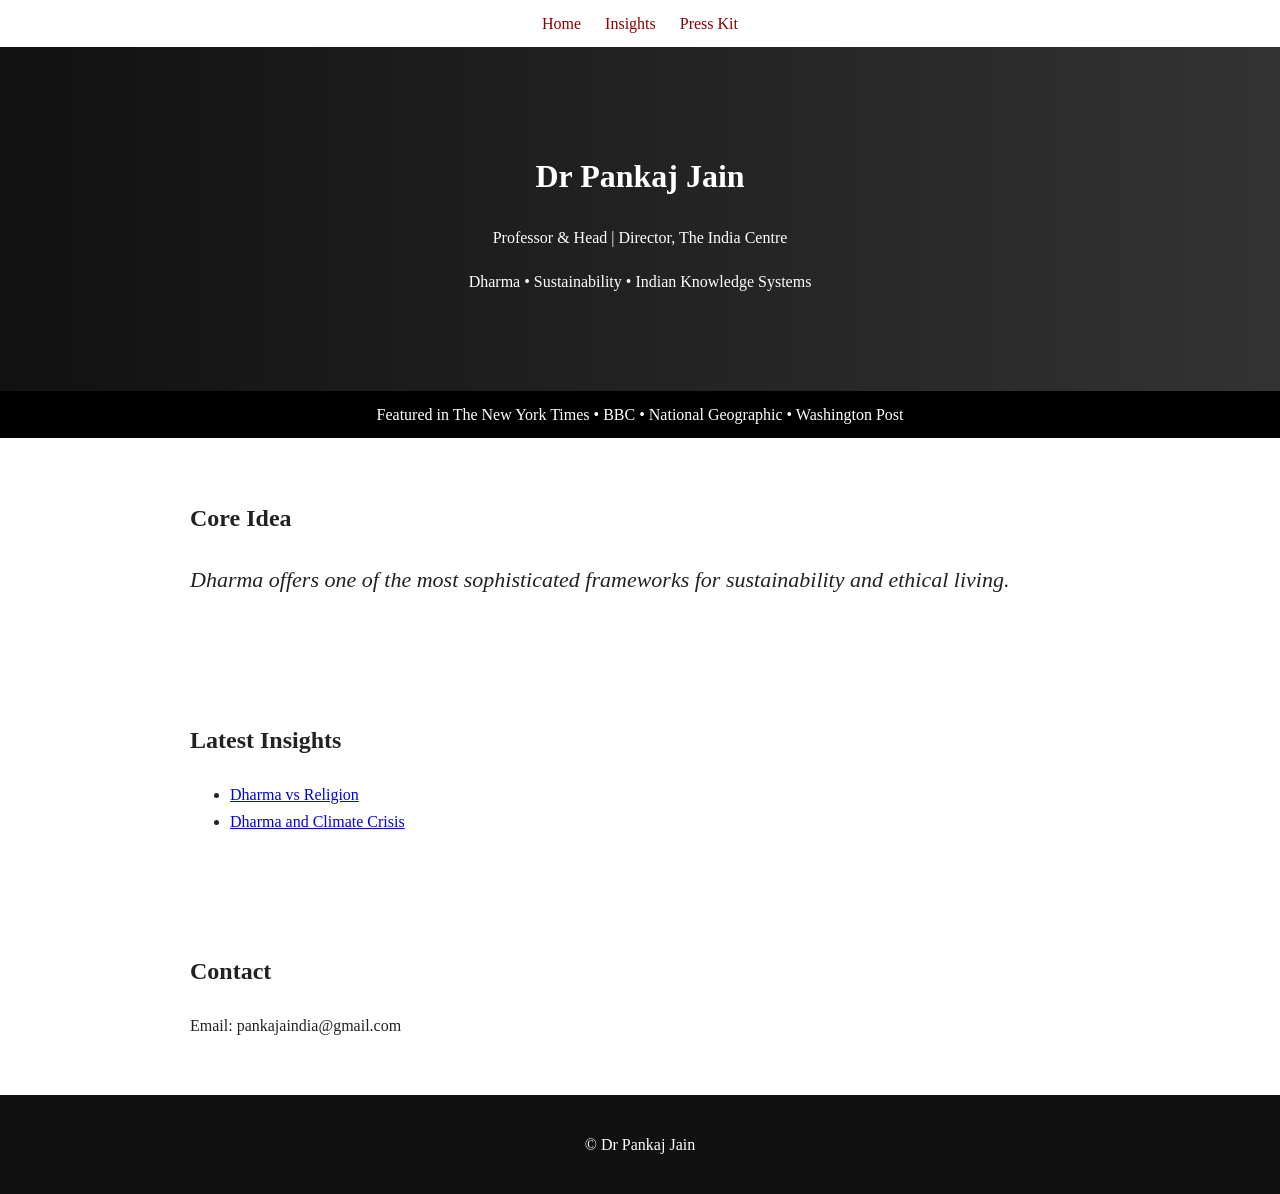
==== commit 41c7c6e9: "Add files via upload" ====
--- a/index.html
+++ b/index.html
@@ -3,609 +3,50 @@
 <head>
 <meta charset="UTF-8">
 <meta name="viewport" content="width=device-width, initial-scale=1.0">
-<title>Pankaj Jain, PhD — Scholar · Leader · Author</title>
-<meta name="description" content="Professor Pankaj Jain, PhD — Internationally recognised scholar of Indian Knowledge Systems, Dharma traditions, and global religions. Author of 8 books (Routledge, Springer, Bloomsbury, OUP). Fulbright-Nehru Fellow. Professor & Head of Humanities, FLAME University, Pune.">
-<meta name="keywords" content="Pankaj Jain, FLAME University, Indian Knowledge Systems, Dharma, Fulbright, Scholar, Hinduism, Jainism, Environmental Ethics">
-<meta property="og:title" content="Pankaj Jain, PhD — Scholar · Author · Academic Leader">
-<meta property="og:description" content="Internationally recognised scholar of Indian Knowledge Systems and global religions. Author of 8 books. Fulbright-Nehru Fellow.">
-<meta property="og:type" content="website">
-<link rel="icon" href="data:image/svg+xml,<svg xmlns='http://www.w3.org/2000/svg' viewBox='0 0 100 100'><rect width='100' height='100' rx='8' fill='%23c8651a'/><text y='.9em' font-size='65' x='50%25' text-anchor='middle' fill='white' font-family='serif' font-style='italic'>J</text></svg>">
-<link rel="preconnect" href="https://fonts.googleapis.com">
-<link href="https://fonts.googleapis.com/css2?family=Cormorant+Garamond:ital,wght@0,300;0,400;0,600;1,300;1,400&family=DM+Sans:wght@300;400;500&family=DM+Mono:wght@300;400&display=swap" rel="stylesheet">
-<style>
-:root {
-  --ink: #1a1410;
-  --cream: #f7f3ed;
-  --warm: #f0e9df;
-  --saffron: #c8651a;
-  --saffron-light: #e8882a;
-  --gold: #b5952a;
-  --muted: #7a6e65;
-  --border: #ddd5c8;
-  --serif: 'Cormorant Garamond', Georgia, serif;
-  --sans: 'DM Sans', sans-serif;
-  --mono: 'DM Mono', monospace;
-}
-
-*, *::before, *::after { box-sizing: border-box; margin: 0; padding: 0; }
-html { scroll-behavior: smooth; }
-body { background: var(--cream); color: var(--ink); font-family: var(--sans); font-size: 16px; line-height: 1.6; overflow-x: hidden; }
-body::before { content: ''; position: fixed; inset: 0; background-image: url("data:image/svg+xml,%3Csvg viewBox='0 0 256 256' xmlns='http://www.w3.org/2000/svg'%3E%3Cfilter id='noise'%3E%3CfeTurbulence type='fractalNoise' baseFrequency='0.9' numOctaves='4' stitchTiles='stitch'/%3E%3C/filter%3E%3Crect width='100%25' height='100%25' filter='url(%23noise)' opacity='0.035'/%3E%3C/svg%3E"); pointer-events: none; z-index: 1000; opacity: 0.4; }
-
-/* NAV */
-nav { position: fixed; top: 0; left: 0; right: 0; z-index: 200; display: flex; justify-content: space-between; align-items: center; padding: 1.2rem 4rem; background: rgba(247,243,237,0.93); backdrop-filter: blur(12px); border-bottom: 1px solid var(--border); }
-.nav-brand { font-family: var(--serif); font-size: 1.1rem; font-weight: 400; letter-spacing: 0.02em; color: var(--ink); text-decoration: none; }
-.nav-links { display: flex; gap: 2.5rem; list-style: none; }
-.nav-links a { font-size: 0.78rem; font-weight: 500; letter-spacing: 0.12em; text-transform: uppercase; color: var(--muted); text-decoration: none; transition: color 0.2s; }
-.nav-links a:hover { color: var(--saffron); }
-.nav-hamburger { display: none; flex-direction: column; gap: 5px; cursor: pointer; padding: 4px; background: none; border: none; }
-.nav-hamburger span { display: block; width: 24px; height: 2px; background: var(--ink); transition: all 0.3s; }
-.mobile-menu { display: none; position: fixed; top: 57px; left: 0; right: 0; background: var(--cream); border-bottom: 1px solid var(--border); z-index: 199; padding: 1.5rem 2rem; flex-direction: column; gap: 1.2rem; }
-.mobile-menu.open { display: flex; }
-.mobile-menu a { font-size: 0.85rem; font-weight: 500; letter-spacing: 0.12em; text-transform: uppercase; color: var(--muted); text-decoration: none; }
-
-/* HERO */
-.hero { min-height: 100vh; display: grid; grid-template-columns: 1fr 1fr; padding-top: 57px; position: relative; overflow: hidden; }
-.hero-left { display: flex; flex-direction: column; justify-content: center; padding: 5rem 4rem; position: relative; z-index: 2; }
-.hero-eyebrow { font-family: var(--mono); font-size: 0.72rem; letter-spacing: 0.18em; text-transform: uppercase; color: var(--saffron); margin-bottom: 1.5rem; opacity: 0; animation: fadeUp 0.8s 0.2s forwards; }
-.hero-name { font-family: var(--serif); font-size: clamp(3.2rem, 5.5vw, 5.5rem); font-weight: 300; line-height: 1.05; letter-spacing: -0.01em; color: var(--ink); margin-bottom: 0.3rem; opacity: 0; animation: fadeUp 0.8s 0.35s forwards; }
-.hero-name em { font-style: italic; color: var(--saffron); }
-.hero-phd { font-family: var(--serif); font-size: 1.3rem; font-weight: 300; font-style: italic; color: var(--muted); margin-bottom: 2rem; opacity: 0; animation: fadeUp 0.8s 0.45s forwards; }
-.hero-bio { font-size: 1rem; line-height: 1.8; color: #4a3f38; max-width: 460px; margin-bottom: 2.5rem; opacity: 0; animation: fadeUp 0.8s 0.55s forwards; }
-.hero-cta { display: flex; gap: 1rem; flex-wrap: wrap; opacity: 0; animation: fadeUp 0.8s 0.65s forwards; }
-
-/* HERO RIGHT */
-.hero-right { position: relative; display: flex; align-items: flex-end; justify-content: center; background: var(--warm); overflow: hidden; }
-.hero-right::before { content: ''; position: absolute; inset: 0; background: radial-gradient(ellipse at 60% 30%, rgba(200,101,26,0.13) 0%, transparent 65%); }
-.mandala-bg { position: absolute; width: 520px; height: 520px; opacity: 0.055; animation: slowSpin 60s linear infinite; top: 50%; left: 50%; transform: translate(-50%,-50%); }
-.hero-photo-wrap { position: relative; z-index: 2; width: 100%; height: 100%; display: flex; align-items: flex-end; justify-content: center; min-height: 600px; }
-.hero-photo { width: 88%; max-width: 420px; height: 100%; object-fit: cover; object-position: center top; display: block; filter: grayscale(8%) contrast(1.04); opacity: 0; animation: fadeIn 1s 0.7s forwards; }
-.hero-photo-placeholder { width: 88%; max-width: 420px; min-height: 500px; background: linear-gradient(160deg, rgba(200,101,26,0.12) 0%, rgba(200,101,26,0.04) 100%); display: flex; flex-direction: column; align-items: center; justify-content: center; gap: 1rem; opacity: 0; animation: fadeIn 1s 0.7s forwards; border: 1px dashed var(--border); }
-.hero-photo-placeholder span { font-family: var(--mono); font-size: 0.7rem; color: var(--muted); letter-spacing: 0.1em; text-align: center; padding: 0 2rem; }
-.hero-photo-caption { position: absolute; bottom: 1.5rem; right: 1.5rem; font-family: var(--mono); font-size: 0.65rem; letter-spacing: 0.12em; color: var(--muted); background: rgba(247,243,237,0.85); padding: 0.4rem 0.8rem; }
-
-/* STATS BAR */
-.stats-bar { display: grid; grid-template-columns: repeat(4,1fr); gap: 0; border-top: 1px solid var(--border); border-bottom: 1px solid var(--border); }
-.stat-item { padding: 2rem; text-align: center; border-right: 1px solid var(--border); transition: background 0.2s; }
-.stat-item:last-child { border-right: none; }
-.stat-item:hover { background: var(--warm); }
-.stat-num { font-family: var(--serif); font-size: 2.8rem; font-weight: 300; color: var(--saffron); display: block; line-height: 1; margin-bottom: 0.4rem; }
-.stat-label { font-size: 0.72rem; font-weight: 500; letter-spacing: 0.1em; text-transform: uppercase; color: var(--muted); }
-
-/* BUTTONS */
-.btn-primary { display: inline-block; padding: 0.85rem 2rem; background: var(--saffron); color: white; font-size: 0.8rem; font-weight: 500; letter-spacing: 0.1em; text-transform: uppercase; text-decoration: none; transition: background 0.2s, transform 0.2s; }
-.btn-primary:hover { background: var(--saffron-light); transform: translateY(-1px); }
-.btn-outline { display: inline-block; padding: 0.85rem 2rem; border: 1px solid var(--border); color: var(--ink); font-size: 0.8rem; font-weight: 500; letter-spacing: 0.1em; text-transform: uppercase; text-decoration: none; transition: border-color 0.2s, color 0.2s; }
-.btn-outline:hover { border-color: var(--saffron); color: var(--saffron); }
-
-/* MEDIA BAND */
-.media-band { background: var(--ink); padding: 2rem 4rem; display: flex; align-items: center; gap: 3rem; flex-wrap: wrap; justify-content: center; }
-.media-label { font-family: var(--mono); font-size: 0.65rem; letter-spacing: 0.2em; text-transform: uppercase; color: rgba(255,255,255,0.35); flex-shrink: 0; }
-.media-outlets { display: flex; flex-wrap: wrap; gap: 2rem; align-items: center; justify-content: center; }
-.media-outlet { font-family: var(--serif); font-size: 1.05rem; font-weight: 600; color: rgba(255,255,255,0.45); letter-spacing: 0.04em; transition: color 0.2s; white-space: nowrap; text-decoration: none; }
-.media-outlet:hover { color: var(--saffron-light); }
-
-/* QUOTE BAND */
-.quote-band { background: var(--saffron); padding: 4.5rem 4rem; text-align: center; position: relative; overflow: hidden; }
-.quote-band blockquote { font-family: var(--serif); font-size: clamp(1.3rem, 2.5vw, 2rem); font-weight: 300; font-style: italic; color: white; max-width: 820px; margin: 0 auto; line-height: 1.5; position: relative; }
-.quote-band blockquote::before { content: '\201C'; font-size: 6rem; line-height: 0; position: absolute; top: 1.5rem; left: -3.5rem; opacity: 0.22; font-family: var(--serif); }
-
-/* SECTIONS */
-.section-wrap { padding: 6rem 4rem; max-width: 1200px; margin: 0 auto; }
-.section-divider { height: 1px; background: linear-gradient(to right, transparent, var(--border), transparent); margin: 0 4rem; }
-.section-label { font-family: var(--mono); font-size: 0.7rem; letter-spacing: 0.2em; text-transform: uppercase; color: var(--saffron); margin-bottom: 1rem; }
-.section-title { font-family: var(--serif); font-size: clamp(2rem, 4vw, 3rem); font-weight: 300; line-height: 1.15; margin-bottom: 3rem; color: var(--ink); }
-
-/* VISION */
-.vision-grid { display: grid; grid-template-columns: 1fr 1fr; gap: 4rem; align-items: start; }
-.vision-text { font-family: var(--serif); font-size: 1.25rem; font-weight: 300; line-height: 1.8; color: #3a3028; font-style: italic; }
-.vision-pillars { display: flex; flex-direction: column; gap: 1.2rem; }
-.pillar { display: flex; gap: 1.2rem; align-items: flex-start; padding: 1.2rem; background: var(--warm); border-left: 3px solid var(--saffron); opacity: 0; transform: translateX(20px); transition: opacity 0.5s, transform 0.5s; }
-.pillar.visible { opacity: 1; transform: translateX(0); }
-.pillar-icon { font-size: 1.3rem; flex-shrink: 0; margin-top: 0.1rem; }
-.pillar-name { font-weight: 500; font-size: 0.9rem; margin-bottom: 0.2rem; }
-.pillar-desc { font-size: 0.82rem; color: var(--muted); line-height: 1.5; }
-
-/* TIMELINE */
-.timeline { position: relative; padding-left: 2rem; }
-.timeline::before { content: ''; position: absolute; left: 0; top: 0.5rem; bottom: 0; width: 1px; background: var(--border); }
-.timeline-item { position: relative; margin-bottom: 3rem; padding-left: 2rem; opacity: 0; transform: translateX(-10px); transition: opacity 0.6s, transform 0.6s; }
-.timeline-item.visible { opacity: 1; transform: translateX(0); }
-.timeline-item::before { content: ''; position: absolute; left: -2rem; top: 0.45rem; width: 9px; height: 9px; border-radius: 50%; background: var(--saffron); border: 2px solid var(--cream); outline: 1px solid var(--saffron); }
-.timeline-date { font-family: var(--mono); font-size: 0.72rem; color: var(--muted); letter-spacing: 0.1em; margin-bottom: 0.3rem; }
-.timeline-role { font-family: var(--serif); font-size: 1.4rem; font-weight: 400; color: var(--ink); margin-bottom: 0.2rem; }
-.timeline-place { font-size: 0.85rem; color: var(--saffron); font-weight: 500; margin-bottom: 0.75rem; letter-spacing: 0.03em; }
-.timeline-desc { font-size: 0.92rem; color: #5a5048; line-height: 1.7; }
-
-/* AWARDS */
-.awards-section { background: var(--warm); padding: 6rem 4rem; }
-.awards-grid { max-width: 1200px; margin: 0 auto; display: grid; grid-template-columns: repeat(3, 1fr); gap: 1px; background: var(--border); border: 1px solid var(--border); margin-top: 0; }
-.award-card { background: var(--cream); padding: 2rem 1.75rem; opacity: 0; transform: translateY(12px); transition: opacity 0.5s, transform 0.5s, background 0.2s; }
-.award-card.visible { opacity: 1; transform: translateY(0); }
-.award-card:hover { background: white; }
-.award-year { font-family: var(--mono); font-size: 0.68rem; letter-spacing: 0.15em; color: var(--saffron); margin-bottom: 0.5rem; }
-.award-name { font-family: var(--serif); font-size: 1.1rem; font-weight: 400; color: var(--ink); margin-bottom: 0.3rem; line-height: 1.3; }
-.award-body { font-size: 0.8rem; color: var(--muted); }
-
-/* BOOKS */
-.books-grid { display: grid; grid-template-columns: repeat(auto-fill, minmax(200px, 1fr)); gap: 1.5rem; }
-.book-card { background: var(--warm); padding: 1.75rem 1.5rem; border-left: 3px solid transparent; opacity: 0; transform: translateY(15px); transition: opacity 0.5s, transform 0.5s, border-color 0.2s; }
-.book-card.visible { opacity: 1; transform: translateY(0); }
-.book-card:hover { border-left-color: var(--saffron); }
-.book-publisher { font-family: var(--mono); font-size: 0.65rem; letter-spacing: 0.15em; text-transform: uppercase; color: var(--saffron); margin-bottom: 0.6rem; }
-.book-title { font-family: var(--serif); font-size: 1.05rem; font-weight: 400; font-style: italic; line-height: 1.4; color: var(--ink); margin-bottom: 0.4rem; }
-.book-year { font-size: 0.78rem; color: var(--muted); }
-.forthcoming-badge { display: inline-block; background: var(--gold); color: white; font-size: 0.6rem; font-family: var(--mono); letter-spacing: 0.1em; padding: 0.15rem 0.5rem; margin-left: 0.4rem; vertical-align: middle; text-transform: uppercase; }
-
-/* EXPERTISE */
-.expertise-grid { display: grid; grid-template-columns: repeat(3,1fr); gap: 1px; background: var(--border); border: 1px solid var(--border); }
-.expertise-item { background: var(--cream); padding: 2rem; transition: background 0.2s; }
-.expertise-item:hover { background: var(--warm); }
-.expertise-icon { font-size: 1.5rem; margin-bottom: 0.75rem; display: block; }
-.expertise-name { font-family: var(--serif); font-size: 1.1rem; font-weight: 400; color: var(--ink); margin-bottom: 0.4rem; }
-.expertise-desc { font-size: 0.82rem; color: var(--muted); line-height: 1.6; }
-
-/* PROFILES */
-.profiles-grid { display: grid; grid-template-columns: repeat(auto-fill, minmax(220px, 1fr)); gap: 1rem; }
-.profile-link { display: flex; align-items: center; gap: 1rem; padding: 1.2rem 1.5rem; background: var(--warm); border: 1px solid transparent; text-decoration: none; color: var(--ink); transition: border-color 0.2s, transform 0.2s; }
-.profile-link:hover { border-color: var(--saffron); transform: translateX(4px); }
-.profile-link-icon { width: 36px; height: 36px; background: var(--ink); color: white; display: flex; align-items: center; justify-content: center; font-size: 0.72rem; font-weight: 700; flex-shrink: 0; font-family: var(--mono); }
-.profile-link-text { font-size: 0.85rem; font-weight: 500; }
-.profile-link-sub { font-size: 0.72rem; color: var(--muted); margin-top: 0.1rem; }
-
-/* CONTACT */
-.contact-section { background: var(--ink); color: white; padding: 6rem 4rem; text-align: center; position: relative; overflow: hidden; }
-.contact-section::before { content: ''; position: absolute; inset: 0; background: radial-gradient(ellipse at 50% 0%, rgba(200,101,26,0.2) 0%, transparent 60%); }
-.contact-section .section-label { color: var(--saffron-light); }
-.contact-title { font-family: var(--serif); font-size: clamp(2rem, 5vw, 3.8rem); font-weight: 300; line-height: 1.1; margin-bottom: 1.5rem; position: relative; color: white; max-width: 700px; margin: 0 auto 1.5rem; }
-.contact-email { font-family: var(--serif); font-size: 1.5rem; font-style: italic; color: var(--saffron-light); text-decoration: none; display: inline-block; margin-bottom: 3rem; position: relative; transition: color 0.2s; cursor: pointer; }
-.contact-email:hover { color: white; }
-.footer-langs { display: flex; justify-content: center; gap: 1rem; flex-wrap: wrap; margin-bottom: 2rem; }
-.lang-badge { padding: 0.3rem 0.9rem; border: 1px solid rgba(255,255,255,0.2); font-size: 0.72rem; font-family: var(--mono); letter-spacing: 0.1em; color: rgba(255,255,255,0.7); }
-.footer-bottom { border-top: 1px solid rgba(255,255,255,0.1); padding-top: 2rem; font-size: 0.78rem; color: rgba(255,255,255,0.4); font-family: var(--mono); letter-spacing: 0.05em; }
-
-/* ANIMATIONS */
-@keyframes fadeUp { from { opacity:0; transform:translateY(20px); } to { opacity:1; transform:translateY(0); } }
-@keyframes fadeIn { from { opacity:0; } to { opacity:1; } }
-@keyframes slowSpin { from { transform:translate(-50%,-50%) rotate(0deg); } to { transform:translate(-50%,-50%) rotate(360deg); } }
-
-/* RESPONSIVE */
-@media (max-width: 900px) {
-  nav { padding: 1rem 1.5rem; }
-  .nav-links { display: none; }
-  .nav-hamburger { display: flex; }
-  .hero { grid-template-columns: 1fr; }
-  .hero-right { min-height: 450px; }
-  .hero-left { padding: 4rem 1.5rem 2rem; }
-  .section-wrap { padding: 4rem 1.5rem; }
-  .awards-section { padding: 4rem 1.5rem; }
-  .awards-grid { grid-template-columns: 1fr 1fr; }
-  .expertise-grid { grid-template-columns: 1fr 1fr; }
-  .vision-grid { grid-template-columns: 1fr; gap: 2rem; }
-  .media-band { padding: 2rem 1.5rem; gap: 1.5rem; }
-  .quote-band { padding: 3rem 1.5rem; }
-  .quote-band blockquote::before { display: none; }
-  .contact-section { padding: 4rem 1.5rem; }
-  .stats-bar { grid-template-columns: repeat(2,1fr); }
-}
-@media (max-width: 600px) {
-  .awards-grid { grid-template-columns: 1fr; }
-  .expertise-grid { grid-template-columns: 1fr; }
-  .stats-bar { grid-template-columns: repeat(2,1fr); }
-}
-</style>
+<title>Dr Pankaj Jain | Dharma & Sustainability Scholar</title>
+<meta name="description" content="Dr Pankaj Jain is a global scholar of Dharma, sustainability, and Indian knowledge systems.">
+<meta name="keywords" content="Dharma, Jainism, Sustainability, Hinduism, Indian Knowledge Systems">
+<link rel="stylesheet" href="style.css">
 </head>
 <body>
-
-<!-- NAV -->
 <nav>
-  <a href="#" class="nav-brand">Pankaj Jain, PhD</a>
-  <ul class="nav-links">
-    <li><a href="#vision">Vision</a></li>
-    <li><a href="#leadership">Leadership</a></li>
-    <li><a href="#books">Books</a></li>
-    <li><a href="#awards">Awards</a></li>
-    <li><a href="#profiles">Profiles</a></li>
-    <li><a href="#contact">Contact</a></li>
-  </ul>
-  <button class="nav-hamburger" onclick="toggleMenu()" aria-label="Menu">
-    <span></span><span></span><span></span>
-  </button>
+<a href="index.html">Home</a>
+<a href="insights.html">Insights</a>
+<a href="press.html">Press Kit</a>
 </nav>
 
-<div class="mobile-menu" id="mobileMenu">
-  <a href="#vision" onclick="closeMenu()">Vision</a>
-  <a href="#leadership" onclick="closeMenu()">Leadership</a>
-  <a href="#books" onclick="closeMenu()">Books</a>
-  <a href="#awards" onclick="closeMenu()">Awards</a>
-  <a href="#profiles" onclick="closeMenu()">Profiles</a>
-  <a href="#contact" onclick="closeMenu()">Contact</a>
-</div>
+<header class="hero">
+<h1>Dr Pankaj Jain</h1>
+<p class="subtitle">Professor & Head | Director, The India Centre</p>
+<p class="tagline">Dharma • Sustainability • Indian Knowledge Systems</p>
+</header>
 
-<!-- HERO -->
-<div class="hero">
-  <div class="hero-left">
-    <p class="hero-eyebrow">Scholar &nbsp;·&nbsp; Author &nbsp;·&nbsp; Academic Leader</p>
-    <h1 class="hero-name">Pankaj<br><em>Jain</em></h1>
-    <p class="hero-phd">PhD · Fulbright-Nehru Fellow</p>
-    <p class="hero-bio">Internationally recognised scholar with 30+ years in higher education across India and the USA. Professor &amp; Head of Humanities at FLAME University, Pune. Director, India Centre, FLAME University. Visiting Faculty, University of North Texas. Author of 8 books with Oxford University Press, Routledge, Springer, and Bloomsbury.</p>
-    <div class="hero-cta">
-      <a href="#contact" class="btn-primary">Get in Touch</a>
-      <a href="https://scholar.google.com/citations?user=nJ0N7xoAAAAJ" target="_blank" rel="noopener" class="btn-outline">Google Scholar</a>
-      <a href="https://linktr.ee/ProfPankajJain" target="_blank" rel="noopener" class="btn-outline">All Profiles</a>
-    </div>
-  </div>
-  <div class="hero-right">
-    <svg class="mandala-bg" viewBox="0 0 400 400" fill="none" xmlns="http://www.w3.org/2000/svg">
-      <circle cx="200" cy="200" r="190" stroke="#c8651a" stroke-width="1"/>
-      <circle cx="200" cy="200" r="150" stroke="#c8651a" stroke-width="0.5"/>
-      <circle cx="200" cy="200" r="110" stroke="#c8651a" stroke-width="1"/>
-      <circle cx="200" cy="200" r="70" stroke="#c8651a" stroke-width="0.5"/>
-      <circle cx="200" cy="200" r="30" stroke="#c8651a" stroke-width="1"/>
-      <line x1="200" y1="10" x2="200" y2="390" stroke="#c8651a" stroke-width="0.5"/>
-      <line x1="10" y1="200" x2="390" y2="200" stroke="#c8651a" stroke-width="0.5"/>
-      <line x1="65" y1="65" x2="335" y2="335" stroke="#c8651a" stroke-width="0.5"/>
-      <line x1="335" y1="65" x2="65" y2="335" stroke="#c8651a" stroke-width="0.5"/>
-      <polygon points="200,30 370,150 370,250 200,370 30,250 30,150" stroke="#c8651a" stroke-width="0.5" fill="none"/>
-    </svg>
-    <div class="hero-photo-wrap">
-      <!-- 
-        PHOTO SETUP INSTRUCTIONS:
-        1. Save your photo as "photo.jpg" in the same folder as this index.html
-        2. Replace the placeholder div below with:
-           <img class="hero-photo" src="photo.jpg" alt="Professor Pankaj Jain">
-        3. Commit both files to the repository
-      -->
-      <div class="hero-photo-placeholder">
-        <svg width="60" height="60" viewBox="0 0 60 60" fill="none">
-          <circle cx="30" cy="22" r="12" stroke="#c8651a" stroke-width="1.5" opacity="0.4"/>
-          <path d="M8 52 Q30 38 52 52" stroke="#c8651a" stroke-width="1.5" fill="none" opacity="0.4"/>
-        </svg>
-        <span>Add photo.jpg to the repository<br>and replace this placeholder</span>
-      </div>
-      <p class="hero-photo-caption">FLAME University · Pune</p>
-    </div>
-  </div>
-</div>
-
-<!-- STATS BAR -->
-<div class="stats-bar">
-  <div class="stat-item">
-    <span class="stat-num">30+</span>
-    <span class="stat-label">Years in Academia</span>
-  </div>
-  <div class="stat-item">
-    <span class="stat-num">8</span>
-    <span class="stat-label">Books Published</span>
-  </div>
-  <div class="stat-item">
-    <span class="stat-num">4</span>
-    <span class="stat-label">Global Publishers</span>
-  </div>
-  <div class="stat-item">
-    <span class="stat-num">2</span>
-    <span class="stat-label">Countries · India & USA</span>
-  </div>
-</div>
-
-<!-- MEDIA BAND -->
-<div class="media-band">
-  <span class="media-label">Featured In</span>
-  <div class="media-outlets">
-    <span class="media-outlet">BBC</span>
-    <span class="media-outlet">Times of India</span>
-    <span class="media-outlet">The Hindu</span>
-    <span class="media-outlet">Hindustan Times</span>
-    <span class="media-outlet">Deccan Herald</span>
-    <span class="media-outlet">India Today</span>
-  </div>
-</div>
-
-<!-- QUOTE BAND -->
-<div class="quote-band">
-  <blockquote>
-    Bridging ancient wisdom and contemporary scholarship — illuminating the living traditions of dharma for a global audience.
-  </blockquote>
-</div>
-
-<!-- VISION -->
-<section id="vision">
-  <div class="section-wrap">
-    <p class="section-label">Vision & Philosophy</p>
-    <h2 class="section-title">Scholarship at the Intersection<br>of Tradition & Modernity</h2>
-    <div class="vision-grid">
-      <div class="vision-text">
-        My work seeks to recover the depth and relevance of Indian Knowledge Systems — from Dharmic ethics and environmental philosophy to the living practices of Jainism, Hinduism, and allied traditions — and to bring these into dialogue with contemporary global challenges.
-      </div>
-      <div class="vision-pillars">
-        <div class="pillar">
-          <span class="pillar-icon">🪔</span>
-          <div>
-            <div class="pillar-name">Dharmic Ethics</div>
-            <div class="pillar-desc">Exploring the ethical dimensions of Dharma traditions across Hinduism, Jainism, and Buddhism in a cross-cultural frame.</div>
-          </div>
-        </div>
-        <div class="pillar">
-          <span class="pillar-icon">🌿</span>
-          <div>
-            <div class="pillar-name">Environmental Philosophy</div>
-            <div class="pillar-desc">Recovering indigenous ecological wisdom as a resource for contemporary environmental thought and practice.</div>
-          </div>
-        </div>
-        <div class="pillar">
-          <span class="pillar-icon">📚</span>
-          <div>
-            <div class="pillar-name">Global Religions</div>
-            <div class="pillar-desc">Comparative study of world religions with a focus on lived traditions, ritual, and community across cultures.</div>
-          </div>
-        </div>
-        <div class="pillar">
-          <span class="pillar-icon">🎓</span>
-          <div>
-            <div class="pillar-name">Academic Leadership</div>
-            <div class="pillar-desc">Building institutions and curricula that honour India's intellectual heritage while engaging global conversations.</div>
-          </div>
-        </div>
-      </div>
-    </div>
-  </div>
+<section class="authority">
+Featured in The New York Times • BBC • National Geographic • Washington Post
 </section>
 
-<div class="section-divider"></div>
-
-<!-- LEADERSHIP / TIMELINE -->
-<section id="leadership">
-  <div class="section-wrap">
-    <p class="section-label">Academic Leadership</p>
-    <h2 class="section-title">Career & Positions</h2>
-    <div class="timeline">
-      <div class="timeline-item">
-        <div class="timeline-date">2015 — Present</div>
-        <div class="timeline-role">Professor & Head of Humanities</div>
-        <div class="timeline-place">FLAME University, Pune</div>
-        <div class="timeline-desc">Leading the Humanities division and serving as Director of the India Centre. Designing interdisciplinary curricula integrating Indian Knowledge Systems with liberal arts education.</div>
-      </div>
-      <div class="timeline-item">
-        <div class="timeline-date">2015 — Present</div>
-        <div class="timeline-role">Director, India Centre</div>
-        <div class="timeline-place">FLAME University, Pune</div>
-        <div class="timeline-desc">Founding and directing the India Centre, fostering research and public engagement on Indian civilisational thought, culture, and policy.</div>
-      </div>
-      <div class="timeline-item">
-        <div class="timeline-date">2001 — 2015</div>
-        <div class="timeline-role">Faculty, Philosophy & Religion</div>
-        <div class="timeline-place">University of North Texas, USA</div>
-        <div class="timeline-desc">Teaching and research across comparative religion, Hindu studies, environmental ethics, and Indian philosophy. Fulbright-Nehru Fellowship awarded during this period.</div>
-      </div>
-      <div class="timeline-item">
-        <div class="timeline-date">Ongoing</div>
-        <div class="timeline-role">Fulbright-Nehru Senior Fellow</div>
-        <div class="timeline-place">US-India Educational Foundation</div>
-        <div class="timeline-desc">Recognised for distinguished contributions to academic exchange between India and the United States in the field of humanities and religion.</div>
-      </div>
-    </div>
-  </div>
+<section class="section">
+<h2>Core Idea</h2>
+<p class="big-quote">
+Dharma offers one of the most sophisticated frameworks for sustainability and ethical living.
+</p>
 </section>
 
-<div class="section-divider"></div>
-
-<!-- BOOKS -->
-<section id="books">
-  <div class="section-wrap">
-    <p class="section-label">Publications</p>
-    <h2 class="section-title">Books & Monographs</h2>
-    <div class="books-grid">
-      <div class="book-card">
-        <div class="book-publisher">Routledge</div>
-        <div class="book-title">Dharma and Ecology of Hindu Communities</div>
-        <div class="book-year">2011</div>
-      </div>
-      <div class="book-card">
-        <div class="book-publisher">Springer</div>
-        <div class="book-title">Science and Socioeconomics of Biodiversity</div>
-        <div class="book-year">2014</div>
-      </div>
-      <div class="book-card">
-        <div class="book-publisher">Bloomsbury</div>
-        <div class="book-title">Dharma: The Hindu, Jain, Buddhist and Sikh Traditions of India</div>
-        <div class="book-year">2020</div>
-      </div>
-      <div class="book-card">
-        <div class="book-publisher">Oxford University Press</div>
-        <div class="book-title">Ethical and Philosophical Dimensions</div>
-        <div class="book-year">2016</div>
-      </div>
-      <div class="book-card">
-        <div class="book-publisher">Routledge</div>
-        <div class="book-title">World Religions: A Voyage of Discovery</div>
-        <div class="book-year">2018</div>
-      </div>
-      <div class="book-card">
-        <div class="book-publisher">Routledge</div>
-        <div class="book-title">Indian Knowledge Systems <span class="forthcoming-badge">Forthcoming</span></div>
-        <div class="book-year">2025</div>
-      </div>
-    </div>
-    <p style="margin-top:2rem; font-size:0.85rem; color:var(--muted);">
-      Full bibliography at <a href="https://scholar.google.com/citations?user=nJ0N7xoAAAAJ" target="_blank" rel="noopener" style="color:var(--saffron);">Google Scholar</a>
-    </p>
-  </div>
+<section class="section">
+<h2>Latest Insights</h2>
+<ul>
+<li><a href="posts/dharma-vs-religion.html">Dharma vs Religion</a></li>
+<li><a href="posts/dharma-climate.html">Dharma and Climate Crisis</a></li>
+</ul>
 </section>
 
-<div class="section-divider"></div>
-
-<!-- EXPERTISE -->
-<section>
-  <div class="section-wrap">
-    <p class="section-label">Areas of Expertise</p>
-    <h2 class="section-title">Scholarly Domains</h2>
-    <div class="expertise-grid">
-      <div class="expertise-item">
-        <span class="expertise-icon">🕉️</span>
-        <div class="expertise-name">Indian Knowledge Systems</div>
-        <div class="expertise-desc">Vedic, Upanishadic, and classical Sanskrit traditions. Philosophy, epistemology, and cosmology of ancient India.</div>
-      </div>
-      <div class="expertise-item">
-        <span class="expertise-icon">⚖️</span>
-        <div class="expertise-name">Dharmic Ethics</div>
-        <div class="expertise-desc">Comparative ethics across Hindu, Jain, Buddhist, and Sikh traditions. Applied ethics in contemporary contexts.</div>
-      </div>
-      <div class="expertise-item">
-        <span class="expertise-icon">🌍</span>
-        <div class="expertise-name">Environmental Philosophy</div>
-        <div class="expertise-desc">Indigenous ecological knowledge. Ahimsa and environmental ethics. Sustainability from a Dharmic lens.</div>
-      </div>
-      <div class="expertise-item">
-        <span class="expertise-icon">🔬</span>
-        <div class="expertise-name">Science & Religion</div>
-        <div class="expertise-desc">Dialogue between modern science and classical Indian cosmological and epistemological traditions.</div>
-      </div>
-      <div class="expertise-item">
-        <span class="expertise-icon">🗺️</span>
-        <div class="expertise-name">Comparative Religion</div>
-        <div class="expertise-desc">Global religious traditions with special focus on lived experience, ritual, and community practice.</div>
-      </div>
-      <div class="expertise-item">
-        <span class="expertise-icon">🎓</span>
-        <div class="expertise-name">Liberal Arts Leadership</div>
-        <div class="expertise-desc">Curriculum design, institution building, and integration of Indian heritage into liberal arts education.</div>
-      </div>
-    </div>
-  </div>
+<section class="section">
+<h2>Contact</h2>
+<p>Email: pankajaindia@gmail.com</p>
 </section>
 
-<!-- AWARDS -->
-<section id="awards">
-  <div class="awards-section">
-    <div class="section-wrap" style="padding-top:0; padding-bottom:2rem;">
-      <p class="section-label">Recognition</p>
-      <h2 class="section-title">Awards & Fellowships</h2>
-    </div>
-    <div class="awards-grid">
-      <div class="award-card">
-        <div class="award-year">Fulbright-Nehru</div>
-        <div class="award-name">Senior Research Fellowship</div>
-        <div class="award-body">US-India Educational Foundation</div>
-      </div>
-      <div class="award-card">
-        <div class="award-year">ICCR</div>
-        <div class="award-name">Visiting Scholar</div>
-        <div class="award-body">Indian Council for Cultural Relations</div>
-      </div>
-      <div class="award-card">
-        <div class="award-year">AAR</div>
-        <div class="award-name">Best Book Award</div>
-        <div class="award-body">American Academy of Religion</div>
-      </div>
-    </div>
-  </div>
-</section>
-
-<!-- PROFILES -->
-<section id="profiles">
-  <div class="section-wrap">
-    <p class="section-label">Find Me Online</p>
-    <h2 class="section-title">Academic Profiles</h2>
-    <div class="profiles-grid">
-      <a href="https://scholar.google.com/citations?user=nJ0N7xoAAAAJ" target="_blank" rel="noopener" class="profile-link">
-        <div class="profile-link-icon">GS</div>
-        <div>
-          <div class="profile-link-text">Google Scholar</div>
-          <div class="profile-link-sub">Citations & publications</div>
-        </div>
-      </a>
-      <a href="https://www.researchgate.net/profile/Pankaj-Jain-5" target="_blank" rel="noopener" class="profile-link">
-        <div class="profile-link-icon">RG</div>
-        <div>
-          <div class="profile-link-text">ResearchGate</div>
-          <div class="profile-link-sub">Papers & projects</div>
-        </div>
-      </a>
-      <a href="https://flame.edu.in/faculty/pankaj-jain" target="_blank" rel="noopener" class="profile-link">
-        <div class="profile-link-icon">FU</div>
-        <div>
-          <div class="profile-link-text">FLAME University</div>
-          <div class="profile-link-sub">Faculty profile</div>
-        </div>
-      </a>
-      <a href="https://www.linkedin.com/in/prof-pankaj-jain" target="_blank" rel="noopener" class="profile-link">
-        <div class="profile-link-icon">in</div>
-        <div>
-          <div class="profile-link-text">LinkedIn</div>
-          <div class="profile-link-sub">Professional network</div>
-        </div>
-      </a>
-      <a href="https://linktr.ee/ProfPankajJain" target="_blank" rel="noopener" class="profile-link">
-        <div class="profile-link-icon">LT</div>
-        <div>
-          <div class="profile-link-text">Linktree</div>
-          <div class="profile-link-sub">All links in one place</div>
-        </div>
-      </a>
-      <a href="https://wikipedia.org/wiki/Pankaj_Jain_(scholar)" target="_blank" rel="noopener" class="profile-link">
-        <div class="profile-link-icon">WP</div>
-        <div>
-          <div class="profile-link-text">Wikipedia</div>
-          <div class="profile-link-sub">Biographical entry</div>
-        </div>
-      </a>
-    </div>
-  </div>
-</section>
-
-<!-- CONTACT -->
-<section id="contact">
-  <div class="contact-section">
-    <div style="position:relative; z-index:2;">
-      <p class="section-label">Contact</p>
-      <h2 class="contact-title">Let's Connect</h2>
-      <p style="color:rgba(255,255,255,0.65); margin-bottom:2rem; font-size:0.95rem; position:relative;">For academic collaborations, speaking engagements, or media enquiries</p>
-      <!-- Email obfuscated against harvesters; rendered by JS -->
-      <div id="email-display" class="contact-email" onclick="revealEmail(this)" style="cursor:pointer;" title="Click to reveal email">
-        Click to reveal email ›
-      </div>
-      <div class="footer-langs">
-        <span class="lang-badge">English</span>
-        <span class="lang-badge">Hindi</span>
-        <span class="lang-badge">Sanskrit</span>
-        <span class="lang-badge">Gujarati</span>
-      </div>
-      <div class="footer-bottom">
-        © 2025 Pankaj Jain · FLAME University, Pune, India · Built with care
-      </div>
-    </div>
-  </div>
-</section>
-
-<script>
-// Mobile menu
-function toggleMenu() {
-  document.getElementById('mobileMenu').classList.toggle('open');
-}
-function closeMenu() {
-  document.getElementById('mobileMenu').classList.remove('open');
-}
-
-// Obfuscated email reveal (anti-harvester)
-function revealEmail(el) {
-  // Assembled at runtime so crawlers cannot extract it
-  var u = 'pankajaindia';
-  var d = 'gmail';
-  var t = 'com';
-  var addr = u + '@' + d + '.' + t;
-  el.textContent = addr;
-  el.onclick = function() { window.location.href = 'mailto:' + addr; };
-}
-
-// Intersection Observer for scroll animations
-const observer = new IntersectionObserver((entries) => {
-  entries.forEach(el => {
-    if (el.isIntersecting) el.target.classList.add('visible');
-  });
-}, { threshold: 0.1 });
-
-document.querySelectorAll('.pillar, .timeline-item, .award-card, .book-card')
-  .forEach(el => observer.observe(el));
-</script>
+<footer>
+<p>© Dr Pankaj Jain</p>
+</footer>
 </body>
 </html>
--- a/style.css
+++ b/style.css
@@ -0,0 +1,45 @@
+body {
+  margin: 0;
+  font-family: Georgia, "Times New Roman", serif;
+  line-height: 1.7;
+  color: #222;
+}
+nav {
+  position: sticky;
+  top: 0;
+  background: white;
+  padding: 10px;
+  text-align: center;
+}
+nav a {
+  margin: 0 10px;
+  text-decoration: none;
+  color: #8B0000;
+}
+.hero {
+  background: linear-gradient(to right, #111, #333);
+  color: white;
+  text-align: center;
+  padding: 80px 20px;
+}
+.section {
+  padding: 40px 20px;
+  max-width: 900px;
+  margin: auto;
+}
+.authority {
+  background: black;
+  color: white;
+  text-align: center;
+  padding: 10px;
+}
+.big-quote {
+  font-size: 22px;
+  font-style: italic;
+}
+footer {
+  text-align: center;
+  padding: 20px;
+  background: #111;
+  color: white;
+}
